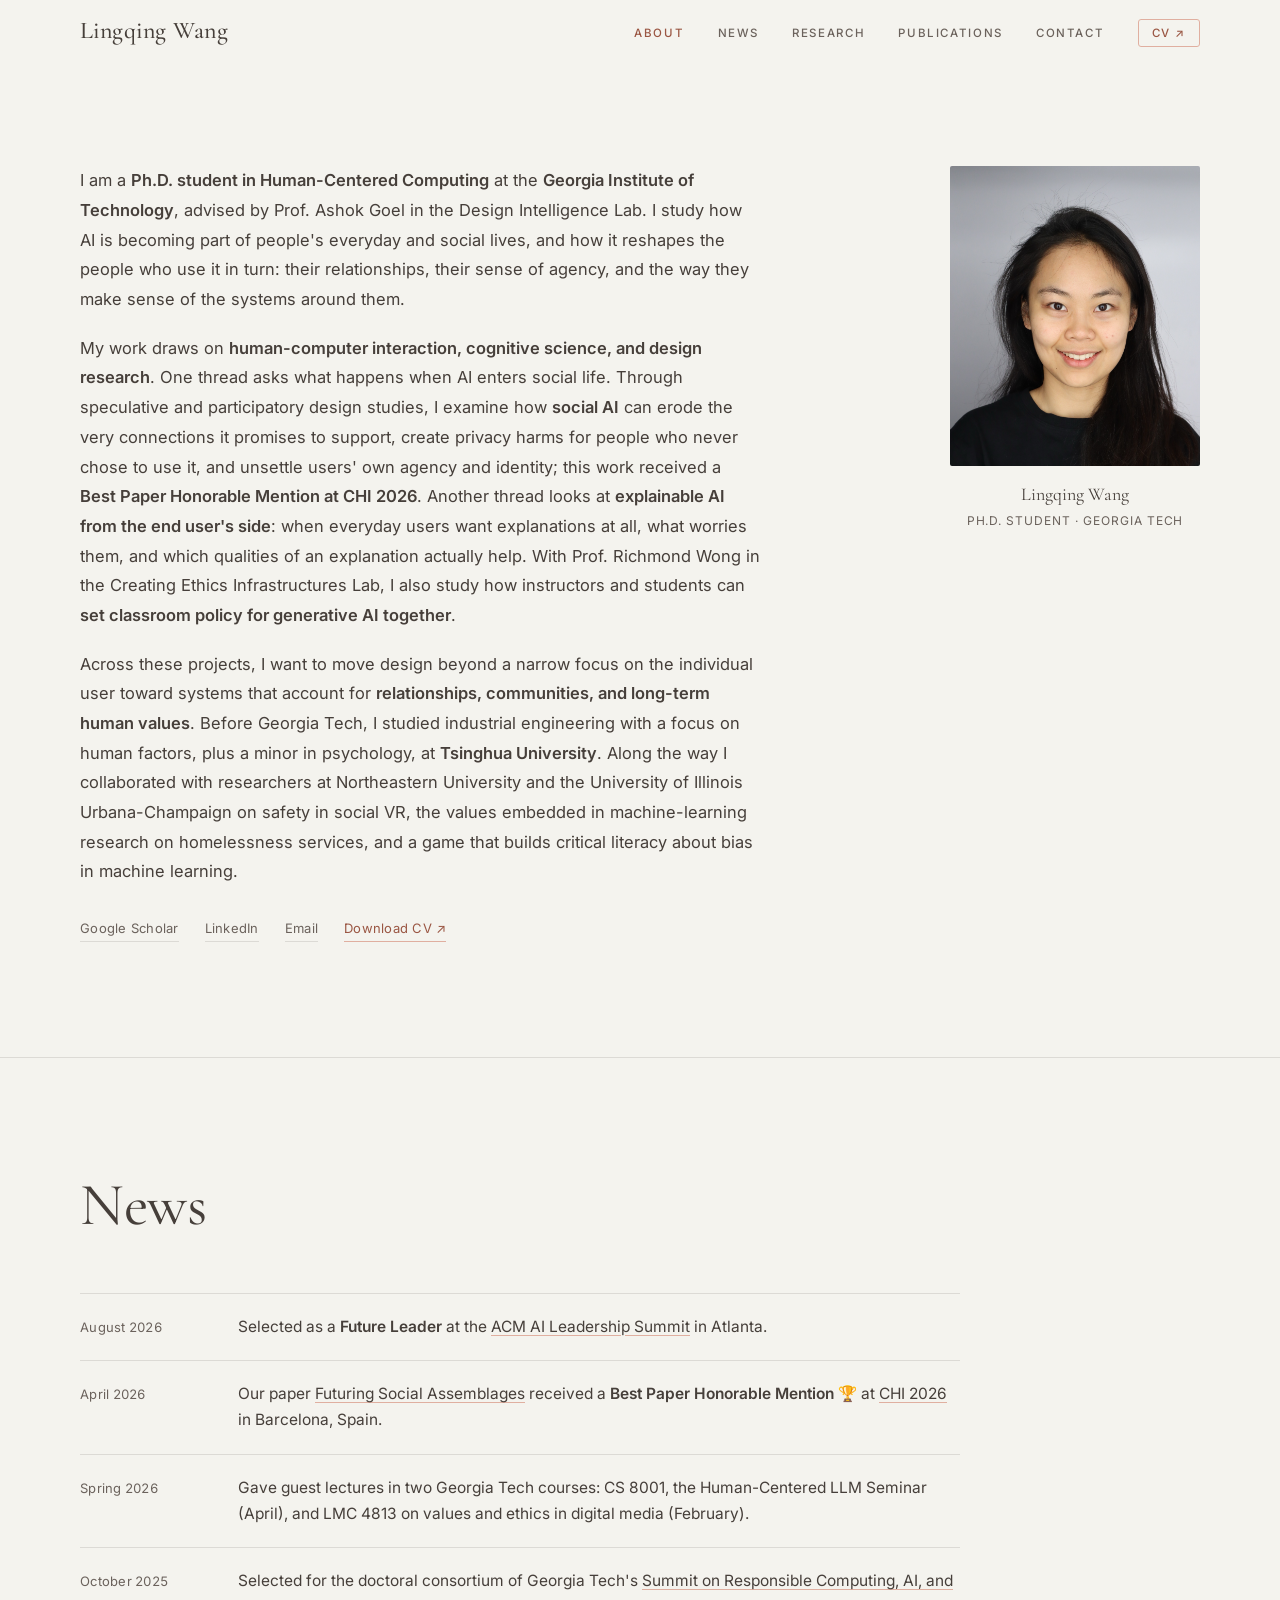
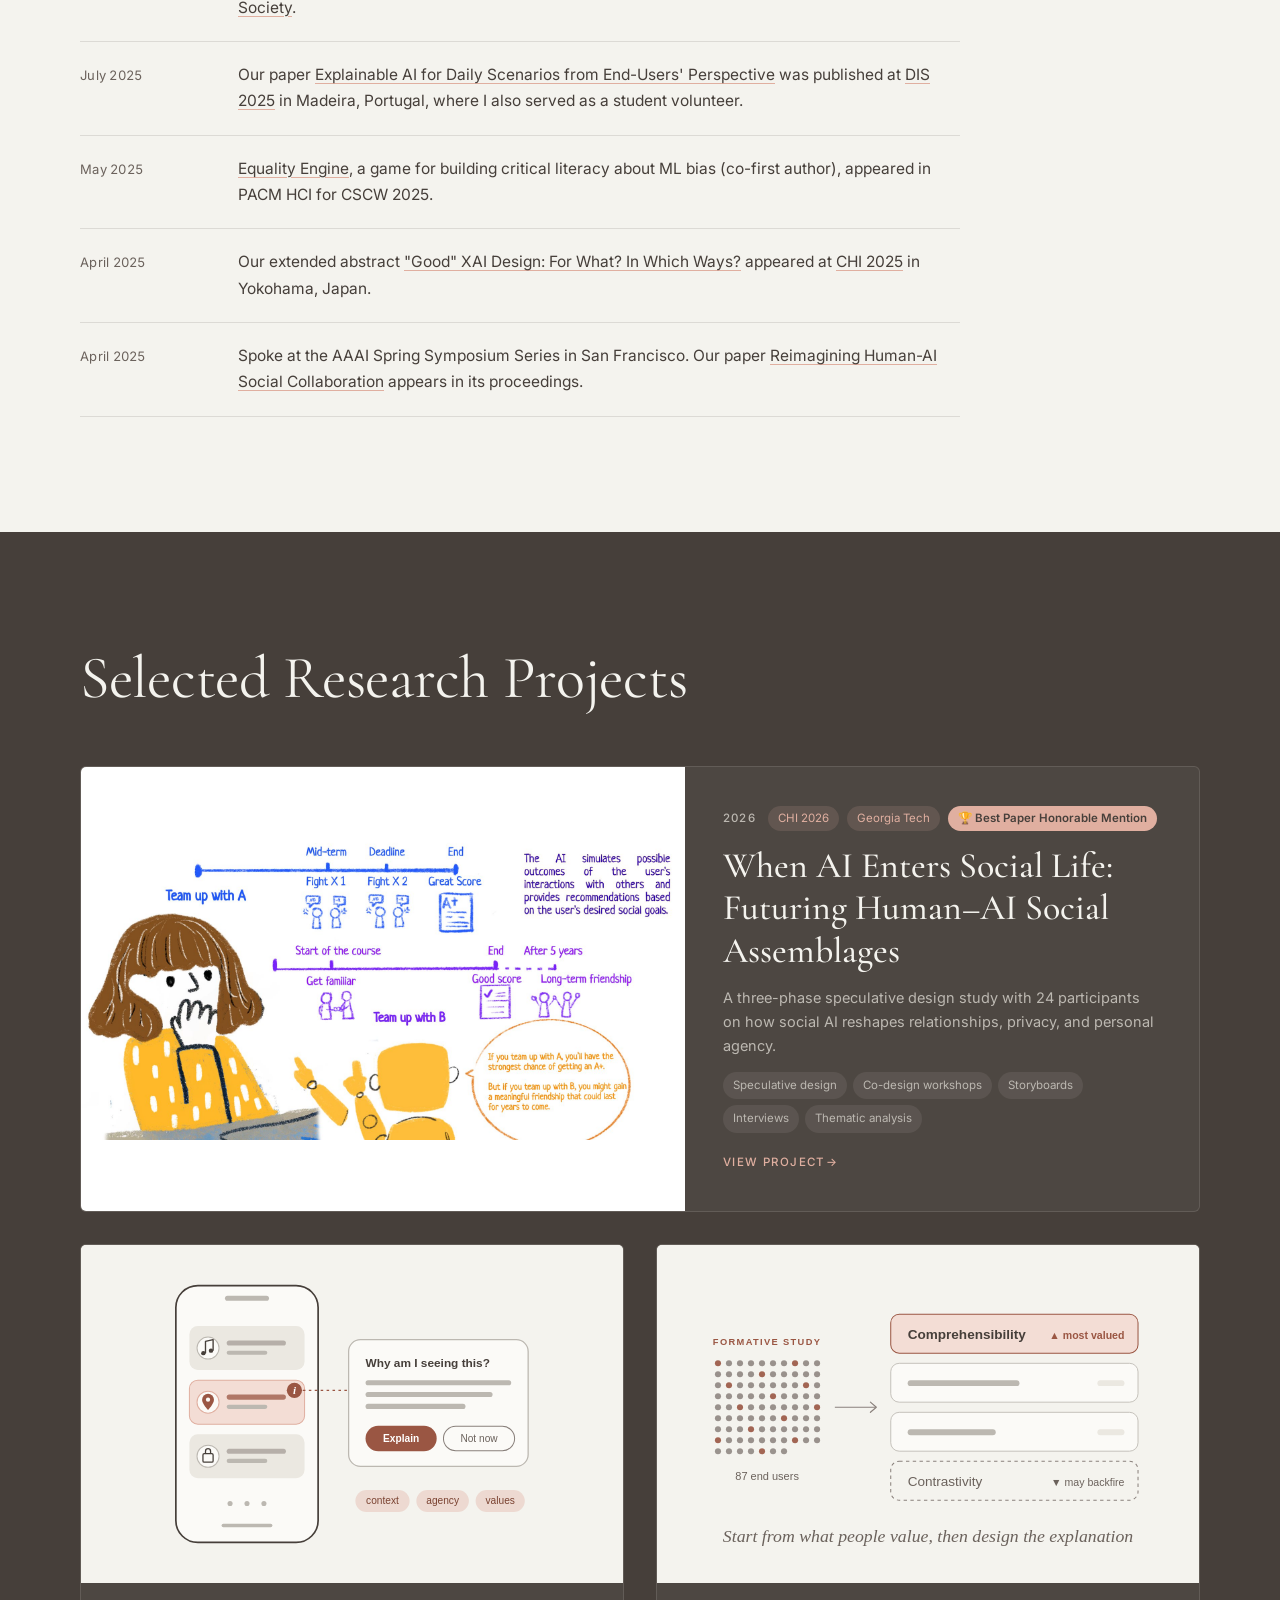
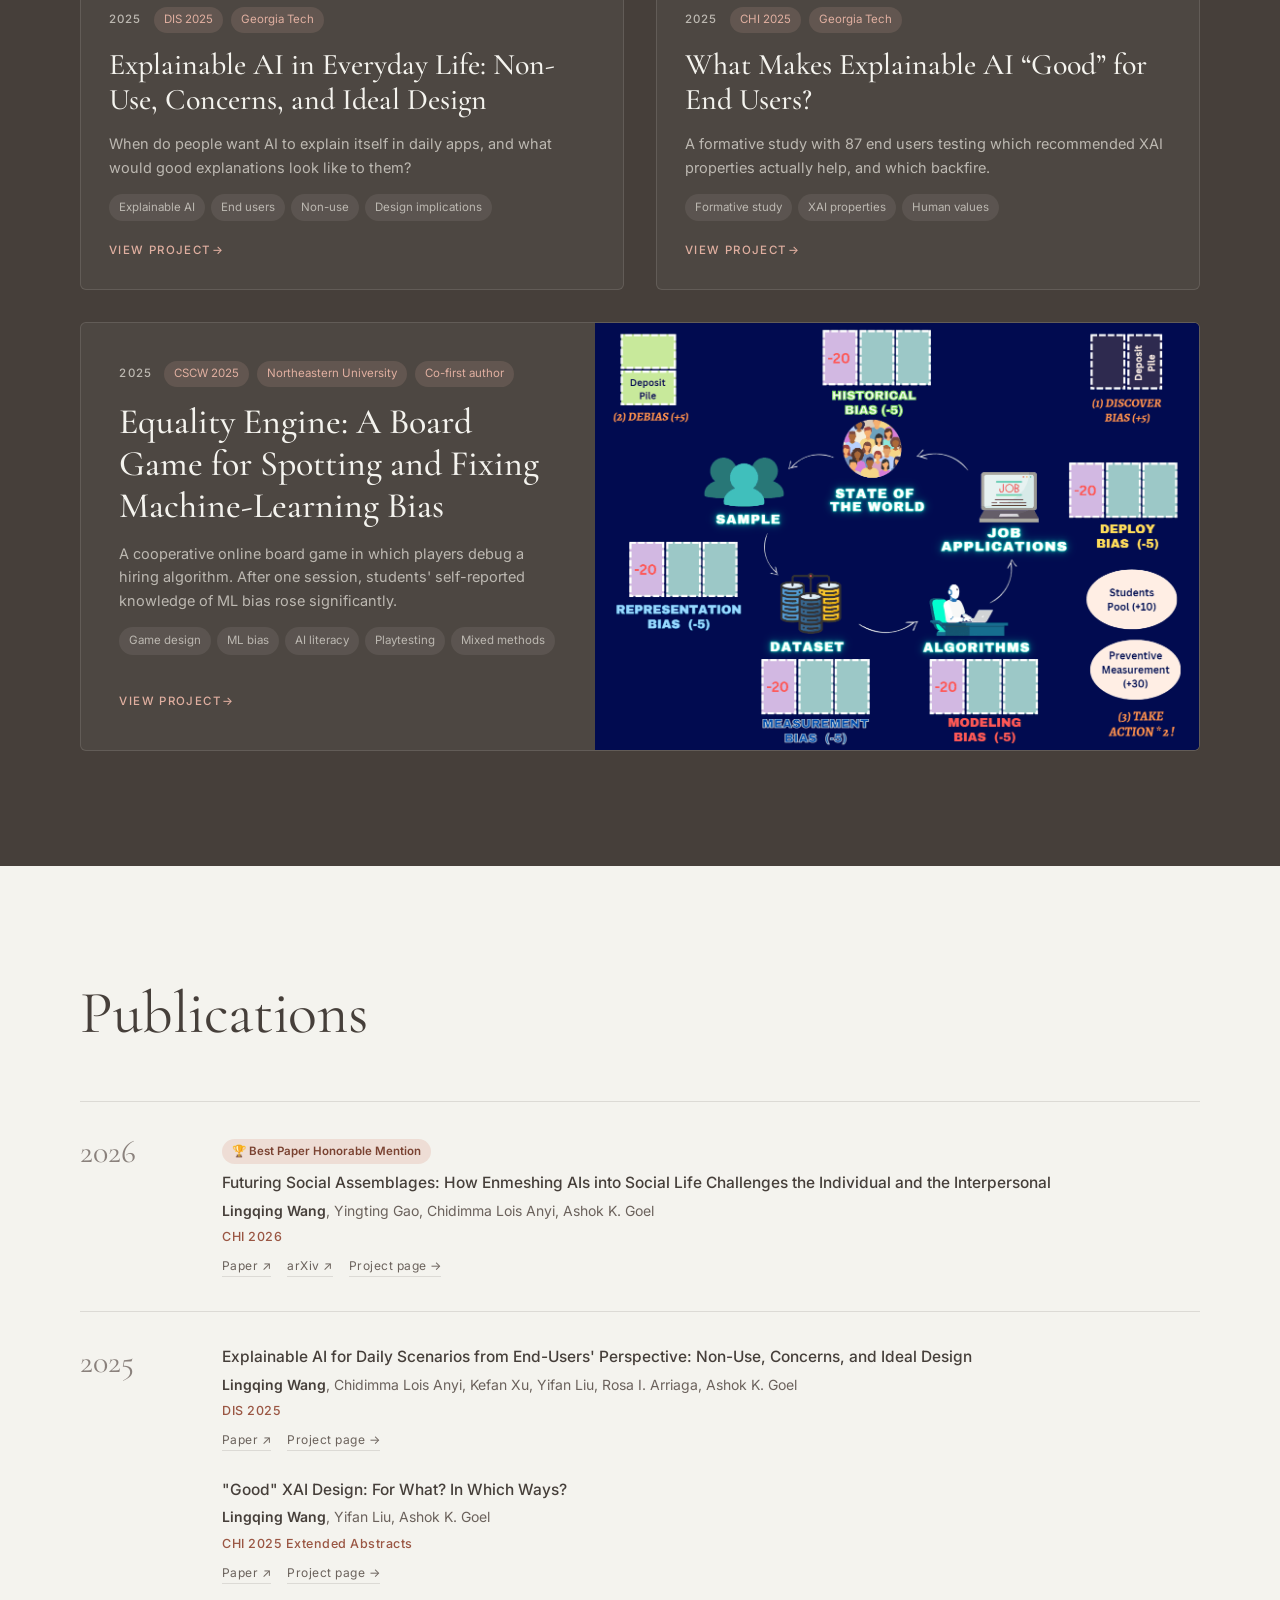
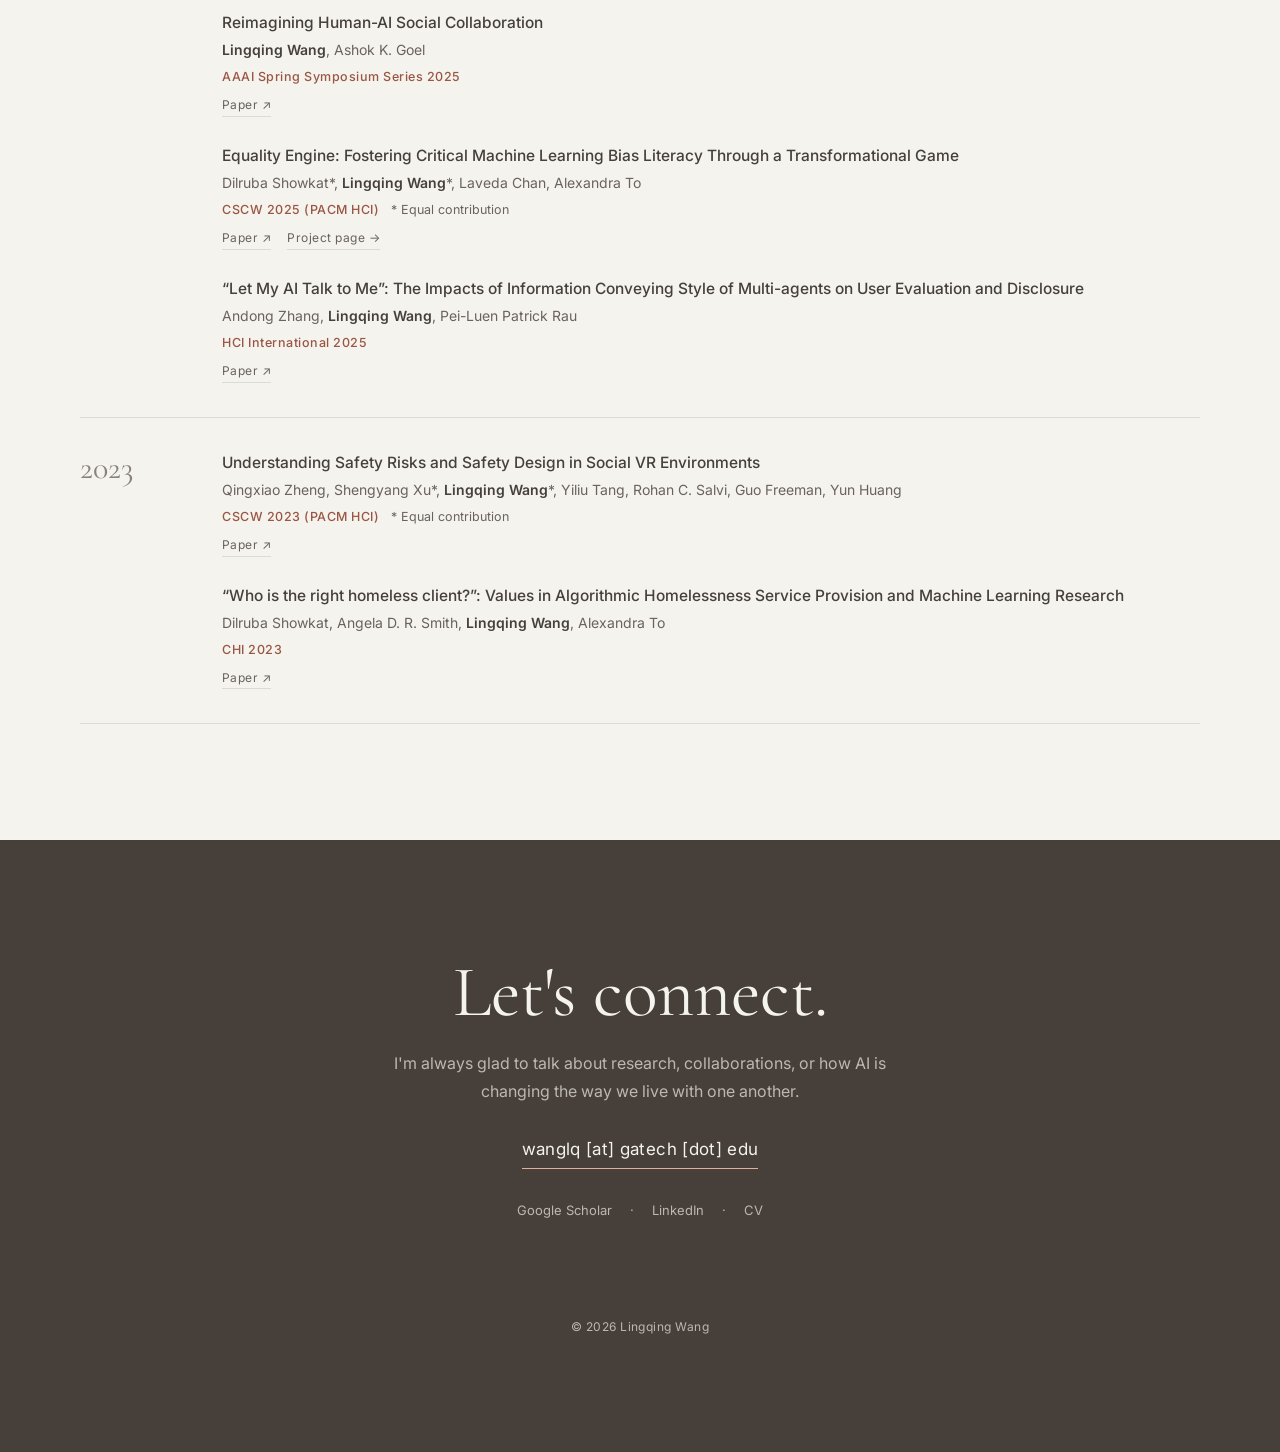
==== index.html @ 3fa33f04 "Add personal website Homepage with about, news, research, publications and contact sections, plus pr" ====
<!DOCTYPE html>
<html lang="en">
<head>
  <meta charset="UTF-8">
  <meta name="viewport" content="width=device-width, initial-scale=1.0">
  <title>Lingqing Wang</title>
  <meta name="description" content="Lingqing Wang is a Ph.D. student in Human-Centered Computing at Georgia Tech who studies how social AI reshapes people's relationships and agency, and how to design explainable AI for everyday users.">
  <meta property="og:title" content="Lingqing Wang">
  <meta property="og:description" content="Ph.D. student at Georgia Tech researching social AI, explainable AI for everyday users, and responsible AI.">
  <meta property="og:type" content="website">
  <link rel="icon" href="Images/favicon.svg" type="image/svg+xml">
  <link rel="preconnect" href="https://fonts.googleapis.com">
  <link rel="preconnect" href="https://fonts.gstatic.com" crossorigin>
  <link href="https://fonts.googleapis.com/css2?family=Cormorant+Garamond:ital,wght@0,400;0,500;0,600;1,400&family=Inter:wght@400;500;600&display=swap" rel="stylesheet">
  <link rel="stylesheet" href="style.css">
  <script>document.documentElement.classList.add("js");</script>
</head>
<body>
  <a class="skip-link" href="#main">Skip to content</a>

  <!-- Navigation -->
  <header class="site-nav">
    <nav class="wrap nav-inner" aria-label="Main">
      <a href="#about" class="nav-logo">Lingqing Wang</a>
      <button class="nav-toggle" type="button" aria-label="Open menu" aria-expanded="false" aria-controls="nav-links">
        <span></span><span></span><span></span>
      </button>
      <ul class="nav-links" id="nav-links">
        <li><a href="#about">About</a></li>
        <li><a href="#news">News</a></li>
        <li><a href="#research">Research</a></li>
        <li><a href="#publications">Publications</a></li>
        <li><a href="#contact">Contact</a></li>
        <li><a href="CV.pdf" class="nav-cv" target="_blank" rel="noopener">CV ↗</a></li>
      </ul>
    </nav>
  </header>

  <main id="main">

    <!-- About -->
    <section id="about" class="about">
      <div class="wrap about-grid">
        <div class="about-text">
          <h1 class="sr-only">Lingqing Wang</h1>
          <p>I am a <strong>Ph.D. student in Human-Centered Computing</strong> at the <strong>Georgia Institute of Technology</strong>, advised by Prof. Ashok Goel in the Design Intelligence Lab. I study how AI is becoming part of people's everyday and social lives, and how it reshapes the people who use it in turn: their relationships, their sense of agency, and the way they make sense of the systems around them.</p>
          <p>My work draws on <strong>human-computer interaction, cognitive science, and design research</strong>. One thread asks what happens when AI enters social life. Through speculative and participatory design studies, I examine how <strong>social AI</strong> can erode the very connections it promises to support, create privacy harms for people who never chose to use it, and unsettle users' own agency and identity; this work received a <strong>Best Paper Honorable Mention at CHI 2026</strong>. Another thread looks at <strong>explainable AI from the end user's side</strong>: when everyday users want explanations at all, what worries them, and which qualities of an explanation actually help. With Prof. Richmond Wong in the Creating Ethics Infrastructures Lab, I also study how instructors and students can <strong>set classroom policy for generative AI together</strong>.</p>
          <p>Across these projects, I want to move design beyond a narrow focus on the individual user toward systems that account for <strong>relationships, communities, and long-term human values</strong>. Before Georgia Tech, I studied industrial engineering with a focus on human factors, plus a minor in psychology, at <strong>Tsinghua University</strong>. Along the way I collaborated with researchers at Northeastern University and the University of Illinois Urbana-Champaign on safety in social VR, the values embedded in machine-learning research on homelessness services, and a game that builds critical literacy about bias in machine learning.</p>
          <div class="about-links">
            <a href="https://scholar.google.com/citations?user=q9EOs_YAAAAJ&amp;hl=en" target="_blank" rel="noopener">Google Scholar</a>
            <a href="https://www.linkedin.com/in/lingqing-wang" target="_blank" rel="noopener">LinkedIn</a>
            <a href="mailto:wanglq@gatech.edu">Email</a>
            <a href="CV.pdf" target="_blank" rel="noopener" class="about-link-accent">Download CV ↗</a>
          </div>
        </div>
        <figure class="about-photo">
          <!-- To use a photo: add Images/headshot.jpg and change src below to "Images/headshot.jpg". -->
          <img src="Images/headshot.JPG" width="500" height="600" alt="Portrait of Lingqing Wang">
          <figcaption>Lingqing Wang<span>Ph.D. Student · Georgia Tech</span></figcaption>
        </figure>
      </div>
    </section>

    <!-- News -->
    <section id="news" class="section news">
      <div class="wrap">
        <h2 class="section-title" data-reveal>News</h2>
        <ul class="news-list" data-reveal>
          <li class="news-item">
            <span class="news-date">August 2026</span>
            <p class="news-text">Selected as a <strong>Future Leader</strong> at the <a href="https://aisummit26.acm.org/" target="_blank" rel="noopener">ACM AI Leadership Summit</a> in Atlanta.</p>
          </li>
          <li class="news-item">
            <span class="news-date">April 2026</span>
            <p class="news-text">Our paper <a href="Projects/project-social-assemblages.html">Futuring Social Assemblages</a> received a <strong>Best Paper Honorable Mention</strong> 🏆 at <a href="https://chi2026.acm.org/" target="_blank" rel="noopener">CHI 2026</a> in Barcelona, Spain.</p>
          </li>
          <li class="news-item">
            <span class="news-date">Spring 2026</span>
            <p class="news-text">Gave guest lectures in two Georgia Tech courses: CS 8001, the Human-Centered LLM Seminar (April), and LMC 4813 on values and ethics in digital media (February).</p>
          </li>
          <li class="news-item">
            <span class="news-date">October 2025</span>
            <p class="news-text">Selected for the doctoral consortium of Georgia Tech's <a href="https://rcais.github.io/" target="_blank" rel="noopener">Summit on Responsible Computing, AI, and Society</a>.</p>
          </li>
          <li class="news-item">
            <span class="news-date">July 2025</span>
            <p class="news-text">Our paper <a href="Projects/project-everyday-xai.html">Explainable AI for Daily Scenarios from End-Users' Perspective</a> was published at <a href="https://dis.acm.org/2025/" target="_blank" rel="noopener">DIS 2025</a> in Madeira, Portugal, where I also served as a student volunteer.</p>
          </li>
          <li class="news-item">
            <span class="news-date">May 2025</span>
            <p class="news-text"><a href="Projects/project-equality-engine.html">Equality Engine</a>, a game for building critical literacy about ML bias (co-first author), appeared in PACM HCI for CSCW 2025.</p>
          </li>
          <li class="news-item">
            <span class="news-date">April 2025</span>
            <p class="news-text">Our extended abstract <a href="Projects/project-good-xai.html">"Good" XAI Design: For What? In Which Ways?</a> appeared at <a href="https://chi2025.acm.org/" target="_blank" rel="noopener">CHI 2025</a> in Yokohama, Japan.</p>
          </li>
          <li class="news-item">
            <span class="news-date">April 2025</span>
            <p class="news-text">Spoke at the AAAI Spring Symposium Series in San Francisco. Our paper <a href="https://doi.org/10.1609/aaaiss.v5i1.35575" target="_blank" rel="noopener">Reimagining Human-AI Social Collaboration</a> appears in its proceedings.</p>
          </li>
        </ul>
      </div>
    </section>

    <!-- Research -->
    <section id="research" class="section section--dark">
      <div class="wrap">
        <h2 class="section-title" data-reveal>Selected Research Projects</h2>
        <div class="project-grid">

          <a class="project-card project-card--featured" href="Projects/project-social-assemblages.html" data-reveal>
            <div class="card-visual">
              <img src="Images/social-assemblages-storyboard.jpg" width="1800" height="902" alt="Storyboard from the paper: an AI tells a student that teaming up with A gives the best chance of an A+, while teaming up with B could bring a lasting friendship">
            </div>
            <div class="card-body">
              <div class="project-meta">
                <span class="meta-year">2026</span>
                <span class="meta-pill">CHI 2026</span>
                <span class="meta-pill">Georgia Tech</span>
                <span class="meta-award">🏆 Best Paper Honorable Mention</span>
              </div>
              <h3 class="card-title">When AI Enters Social Life: Futuring Human–AI Social Assemblages</h3>
              <p class="card-summary">A three-phase speculative design study with 24 participants on how social AI reshapes relationships, privacy, and personal agency.</p>
              <div class="tag-list">
                <span class="tag">Speculative design</span>
                <span class="tag">Co-design workshops</span>
                <span class="tag">Storyboards</span>
                <span class="tag">Interviews</span>
                <span class="tag">Thematic analysis</span>
              </div>
              <span class="card-more">View project</span>
            </div>
          </a>

          <a class="project-card" href="Projects/project-everyday-xai.html" data-reveal>
            <div class="card-visual">
              <img src="Images/everyday-xai.svg" alt="A daily app offering an explanation the user can open or dismiss">
            </div>
            <div class="card-body">
              <div class="project-meta">
                <span class="meta-year">2025</span>
                <span class="meta-pill">DIS 2025</span>
                <span class="meta-pill">Georgia Tech</span>
              </div>
              <h3 class="card-title">Explainable AI in Everyday Life: Non-Use, Concerns, and Ideal Design</h3>
              <p class="card-summary">When do people want AI to explain itself in daily apps, and what would good explanations look like to them?</p>
              <div class="tag-list">
                <span class="tag">Explainable AI</span>
                <span class="tag">End users</span>
                <span class="tag">Non-use</span>
                <span class="tag">Design implications</span>
              </div>
              <span class="card-more">View project</span>
            </div>
          </a>

          <a class="project-card" href="Projects/project-good-xai.html" data-reveal>
            <div class="card-visual">
              <img src="Images/good-xai.svg" alt="Eighty-seven end users weighing recommended XAI properties">
            </div>
            <div class="card-body">
              <div class="project-meta">
                <span class="meta-year">2025</span>
                <span class="meta-pill">CHI 2025</span>
                <span class="meta-pill">Georgia Tech</span>
              </div>
              <h3 class="card-title">What Makes Explainable AI “Good” for End Users?</h3>
              <p class="card-summary">A formative study with 87 end users testing which recommended XAI properties actually help, and which backfire.</p>
              <div class="tag-list">
                <span class="tag">Formative study</span>
                <span class="tag">XAI properties</span>
                <span class="tag">Human values</span>
              </div>
              <span class="card-more">View project</span>
            </div>
          </a>

          <a class="project-card project-card--featured project-card--reverse" href="Projects/project-equality-engine.html" data-reveal>
            <div class="card-visual card-visual--board">
              <img src="Images/equality-engine-board.png" width="1244" height="881" alt="The Equality Engine game board: a hiring pipeline with a card slot for each type of machine-learning bias">
            </div>
            <div class="card-body">
              <div class="project-meta">
                <span class="meta-year">2025</span>
                <span class="meta-pill">CSCW 2025</span>
                <span class="meta-pill">Northeastern University</span>
                <span class="meta-pill">Co-first author</span>
              </div>
              <h3 class="card-title">Equality Engine: A Board Game for Spotting and Fixing Machine-Learning Bias</h3>
              <p class="card-summary">A cooperative online board game in which players debug a hiring algorithm. After one session, students' self-reported knowledge of ML bias rose significantly.</p>
              <div class="tag-list">
                <span class="tag">Game design</span>
                <span class="tag">ML bias</span>
                <span class="tag">AI literacy</span>
                <span class="tag">Playtesting</span>
                <span class="tag">Mixed methods</span>
              </div>
              <span class="card-more">View project</span>
            </div>
          </a>

        </div>
      </div>
    </section>

    <!-- Publications -->
    <section id="publications" class="section">
      <div class="wrap">
        <h2 class="section-title" data-reveal>Publications</h2>

        <div class="pub-year-group" data-reveal>
          <div class="pub-year">2026</div>
          <ul class="pub-list">
            <li class="pub">
              <span class="pub-award">🏆 Best Paper Honorable Mention</span>
              <h3 class="pub-title"><a href="https://doi.org/10.1145/3772318.3790279" target="_blank" rel="noopener">Futuring Social Assemblages: How Enmeshing AIs into Social Life Challenges the Individual and the Interpersonal</a></h3>
              <p class="pub-authors"><span class="me">Lingqing Wang</span>, Yingting Gao, Chidimma Lois Anyi, Ashok K. Goel</p>
              <p class="pub-venue">CHI 2026</p>
              <div class="pub-links">
                <a href="https://doi.org/10.1145/3772318.3790279" target="_blank" rel="noopener">Paper ↗</a>
                <a href="https://arxiv.org/abs/2602.03958" target="_blank" rel="noopener">arXiv ↗</a>
                <a href="Projects/project-social-assemblages.html">Project page →</a>
              </div>
            </li>
          </ul>
        </div>

        <div class="pub-year-group" data-reveal>
          <div class="pub-year">2025</div>
          <ul class="pub-list">
            <li class="pub">
              <h3 class="pub-title"><a href="https://doi.org/10.1145/3715336.3735796" target="_blank" rel="noopener">Explainable AI for Daily Scenarios from End-Users' Perspective: Non-Use, Concerns, and Ideal Design</a></h3>
              <p class="pub-authors"><span class="me">Lingqing Wang</span>, Chidimma Lois Anyi, Kefan Xu, Yifan Liu, Rosa I. Arriaga, Ashok K. Goel</p>
              <p class="pub-venue">DIS 2025</p>
              <div class="pub-links">
                <a href="https://doi.org/10.1145/3715336.3735796" target="_blank" rel="noopener">Paper ↗</a>
                <a href="Projects/project-everyday-xai.html">Project page →</a>
              </div>
            </li>
            <li class="pub">
              <h3 class="pub-title"><a href="https://doi.org/10.1145/3706599.3720036" target="_blank" rel="noopener">"Good" XAI Design: For What? In Which Ways?</a></h3>
              <p class="pub-authors"><span class="me">Lingqing Wang</span>, Yifan Liu, Ashok K. Goel</p>
              <p class="pub-venue">CHI 2025 Extended Abstracts</p>
              <div class="pub-links">
                <a href="https://doi.org/10.1145/3706599.3720036" target="_blank" rel="noopener">Paper ↗</a>
                <a href="Projects/project-good-xai.html">Project page →</a>
              </div>
            </li>
            <li class="pub">
              <h3 class="pub-title"><a href="https://doi.org/10.1609/aaaiss.v5i1.35575" target="_blank" rel="noopener">Reimagining Human-AI Social Collaboration</a></h3>
              <p class="pub-authors"><span class="me">Lingqing Wang</span>, Ashok K. Goel</p>
              <p class="pub-venue">AAAI Spring Symposium Series 2025</p>
              <div class="pub-links">
                <a href="https://doi.org/10.1609/aaaiss.v5i1.35575" target="_blank" rel="noopener">Paper ↗</a>
              </div>
            </li>
            <li class="pub">
              <h3 class="pub-title"><a href="https://doi.org/10.1145/3710966" target="_blank" rel="noopener">Equality Engine: Fostering Critical Machine Learning Bias Literacy Through a Transformational Game</a></h3>
              <p class="pub-authors">Dilruba Showkat*, <span class="me">Lingqing Wang</span>*, Laveda Chan, Alexandra To</p>
              <p class="pub-venue">CSCW 2025 (PACM HCI) <span class="pub-note">* Equal contribution</span></p>
              <div class="pub-links">
                <a href="https://doi.org/10.1145/3710966" target="_blank" rel="noopener">Paper ↗</a>
                <a href="Projects/project-equality-engine.html">Project page →</a>
              </div>
            </li>
            <li class="pub">
              <h3 class="pub-title"><a href="https://doi.org/10.1007/978-3-031-93733-0_18" target="_blank" rel="noopener">“Let My AI Talk to Me”: The Impacts of Information Conveying Style of Multi-agents on User Evaluation and Disclosure</a></h3>
              <p class="pub-authors">Andong Zhang, <span class="me">Lingqing Wang</span>, Pei-Luen Patrick Rau</p>
              <p class="pub-venue">HCI International 2025</p>
              <div class="pub-links">
                <a href="https://doi.org/10.1007/978-3-031-93733-0_18" target="_blank" rel="noopener">Paper ↗</a>
              </div>
            </li>
          </ul>
        </div>

        <div class="pub-year-group" data-reveal>
          <div class="pub-year">2023</div>
          <ul class="pub-list">
            <li class="pub">
              <h3 class="pub-title"><a href="https://doi.org/10.1145/3579630" target="_blank" rel="noopener">Understanding Safety Risks and Safety Design in Social VR Environments</a></h3>
              <p class="pub-authors">Qingxiao Zheng, Shengyang Xu*, <span class="me">Lingqing Wang</span>*, Yiliu Tang, Rohan C. Salvi, Guo Freeman, Yun Huang</p>
              <p class="pub-venue">CSCW 2023 (PACM HCI) <span class="pub-note">* Equal contribution</span></p>
              <div class="pub-links">
                <a href="https://doi.org/10.1145/3579630" target="_blank" rel="noopener">Paper ↗</a>
              </div>
            </li>
            <li class="pub">
              <h3 class="pub-title"><a href="https://doi.org/10.1145/3544548.3581010" target="_blank" rel="noopener">“Who is the right homeless client?”: Values in Algorithmic Homelessness Service Provision and Machine Learning Research</a></h3>
              <p class="pub-authors">Dilruba Showkat, Angela D. R. Smith, <span class="me">Lingqing Wang</span>, Alexandra To</p>
              <p class="pub-venue">CHI 2023</p>
              <div class="pub-links">
                <a href="https://doi.org/10.1145/3544548.3581010" target="_blank" rel="noopener">Paper ↗</a>
              </div>
            </li>
          </ul>
        </div>

      </div>
    </section>

    <!-- Contact -->
    <section id="contact" class="section section--dark contact">
      <div class="wrap">
        <h2 class="contact-title" data-reveal>Let's connect.</h2>
        <p class="contact-sub">I'm always glad to talk about research, collaborations, or how AI is changing the way we live with one another.</p>
        <a href="mailto:wanglq@gatech.edu" class="contact-email">wanglq [at] gatech [dot] edu</a>
        <div class="contact-links">
          <a href="https://scholar.google.com/citations?user=q9EOs_YAAAAJ&amp;hl=en" target="_blank" rel="noopener">Google Scholar</a>
          <span aria-hidden="true">·</span>
          <a href="https://www.linkedin.com/in/lingqing-wang" target="_blank" rel="noopener">LinkedIn</a>
          <span aria-hidden="true">·</span>
          <a href="CV.pdf" target="_blank" rel="noopener">CV</a>
        </div>
        <p class="site-footer">© <span data-year>2026</span> Lingqing Wang</p>
      </div>
    </section>

  </main>

  <script src="script.js"></script>
</body>
</html>
---- style.css ----
/*
 * Lingqing Wang — personal website
 * One stylesheet for the home page (index.html) and the project pages (Projects/*.html).
 * Colours and fonts live in :root; change them there.
 */

/* ---------- Tokens ---------- */
:root {
  --ink: #463f3a;          /* main text; dark section background */
  --ink-soft: #6b625c;     /* secondary text on light backgrounds */
  --stone: #8a817c;        /* rules, large muted text */
  --sand: #bcb8b1;         /* secondary text on dark backgrounds */
  --paper: #f4f3ee;        /* page background */
  --paper-deep: #ebe8e1;   /* subtle fills */
  --blush: #e0afa0;        /* accent on dark backgrounds, fills */
  --clay: #9a5643;         /* accent for text on light backgrounds */
  --clay-deep: #7a4231;    /* text on blush fills */
  --line: rgba(70, 63, 58, 0.14);
  --line-on-dark: rgba(244, 243, 238, 0.12);

  --serif: "Cormorant Garamond", Georgia, "Times New Roman", serif;
  --sans: "Inter", system-ui, -apple-system, "Segoe UI", Roboto, sans-serif;

  --wrap: 1120px;
  --wrap-narrow: 860px;
  --gutter: clamp(16px, 5vw, 56px);
  --section-y: clamp(72px, 9vw, 128px);
  --nav-h: 64px;
  --radius: 6px;
}

/* ---------- Base ---------- */
*,
*::before,
*::after { box-sizing: border-box; }

* { margin: 0; padding: 0; }

html {
  scroll-behavior: smooth;
  scroll-padding-top: calc(var(--nav-h) + 8px);
  -webkit-text-size-adjust: 100%;
}

body {
  background: var(--paper);
  color: var(--ink);
  font-family: var(--sans);
  font-size: 16px;
  line-height: 1.7;
  -webkit-font-smoothing: antialiased;
  -moz-osx-font-smoothing: grayscale;
  text-rendering: optimizeLegibility;
}

body.no-scroll { overflow: hidden; }

img,
svg { display: block; max-width: 100%; }

a { color: inherit; text-decoration: none; }

ul,
ol { list-style: none; }

strong { font-weight: 600; }

:focus-visible {
  outline: 2px solid var(--clay);
  outline-offset: 3px;
  border-radius: 2px;
}

.sr-only {
  position: absolute;
  width: 1px;
  height: 1px;
  overflow: hidden;
  clip: rect(0 0 0 0);
  white-space: nowrap;
}

.skip-link {
  position: absolute;
  left: 16px;
  top: -48px;
  z-index: 300;
  padding: 8px 14px;
  background: var(--ink);
  color: var(--paper);
  font-size: 13px;
  border-radius: 4px;
  transition: top 0.2s ease;
}
.skip-link:focus { top: 12px; }

.wrap {
  width: min(var(--wrap), 100% - 2 * var(--gutter));
  margin-inline: auto;
}

.wrap--narrow { width: min(var(--wrap-narrow), 100% - 2 * var(--gutter)); }

.section { padding-block: var(--section-y); }

.section--dark {
  background: var(--ink);
  color: var(--paper);
}

.section-title {
  font-family: var(--serif);
  font-weight: 400;
  font-size: clamp(40px, 5.2vw, 60px);
  line-height: 1.05;
  letter-spacing: -0.005em;
  margin-bottom: clamp(36px, 5vw, 56px);
}

.inline-link {
  text-decoration: underline;
  text-decoration-color: var(--blush);
  text-decoration-thickness: 1px;
  text-underline-offset: 3px;
  transition: color 0.2s ease, text-decoration-color 0.2s ease;
}
.inline-link:hover {
  color: var(--clay);
  text-decoration-color: var(--clay);
}

/* ---------- Navigation ---------- */
.site-nav {
  position: fixed;
  inset: 0 0 auto;
  z-index: 200;
  height: var(--nav-h);
  background: rgba(244, 243, 238, 0.9);
  -webkit-backdrop-filter: blur(10px);
  backdrop-filter: blur(10px);
  border-bottom: 1px solid transparent;
  transition: border-color 0.3s ease;
}
.site-nav.is-scrolled { border-bottom-color: var(--line); }

.nav-inner {
  height: 100%;
  display: flex;
  align-items: center;
  justify-content: space-between;
  gap: 24px;
}

.nav-logo {
  font-family: var(--serif);
  font-size: 24px;
  font-weight: 500;
  letter-spacing: 0.02em;
  white-space: nowrap;
}

.nav-links {
  display: flex;
  align-items: center;
  gap: clamp(18px, 2.6vw, 34px);
}

.nav-links a {
  font-size: 11.5px;
  font-weight: 500;
  letter-spacing: 0.14em;
  text-transform: uppercase;
  color: var(--ink-soft);
  transition: color 0.2s ease;
}
.nav-links a:hover,
.nav-links a.is-active { color: var(--clay); }

.nav-links .nav-cv {
  padding: 6px 13px;
  border: 1px solid var(--blush);
  border-radius: 3px;
  color: var(--clay);
}
.nav-links .nav-cv:hover {
  background: var(--blush);
  color: var(--ink);
}

.nav-toggle {
  display: none;
  width: 40px;
  height: 40px;
  margin-right: -8px;
  border: 0;
  background: none;
  cursor: pointer;
  position: relative;
  z-index: 2;
}
.nav-toggle span {
  position: absolute;
  left: 10px;
  right: 10px;
  height: 1.5px;
  background: var(--ink);
  transition: transform 0.3s ease, opacity 0.2s ease, background 0.3s ease;
}
.nav-toggle span:nth-child(1) { top: 14px; }
.nav-toggle span:nth-child(2) { top: 19.5px; }
.nav-toggle span:nth-child(3) { top: 25px; }

/* ---------- About ---------- */
.about {
  padding-top: calc(var(--nav-h) + clamp(48px, 8vw, 104px));
  padding-bottom: var(--section-y);
}

.about-grid {
  display: grid;
  grid-template-columns: minmax(0, 1fr) 250px;
  gap: clamp(40px, 7vw, 96px);
  align-items: start;
}

.about-text p {
  font-size: 16.5px;
  line-height: 1.8;
  margin-bottom: 1.15em;
  max-width: 68ch;
}

.about-links {
  display: flex;
  flex-wrap: wrap;
  gap: 10px 26px;
  margin-top: 30px;
}

.about-links a {
  font-size: 13px;
  letter-spacing: 0.02em;
  color: var(--ink-soft);
  padding-bottom: 2px;
  border-bottom: 1px solid var(--line);
  transition: color 0.2s ease, border-color 0.2s ease;
}
.about-links a:hover {
  color: var(--clay);
  border-color: var(--clay);
}
.about-links .about-link-accent { color: var(--clay); border-color: var(--blush); }

.about-photo { position: sticky; top: calc(var(--nav-h) + 32px); }

.about-photo img {
  width: 100%;
  height: auto;
  aspect-ratio: 5 / 6;
  object-fit: cover;
  border-radius: 2px;
  background: var(--paper-deep);
}

.about-photo figcaption {
  margin-top: 16px;
  font-family: var(--serif);
  font-size: 18px;
  line-height: 1.35;
  text-align: center;
}
.about-photo figcaption span {
  display: block;
  font-family: var(--sans);
  font-size: 12px;
  letter-spacing: 0.08em;
  text-transform: uppercase;
  color: var(--ink-soft);
  margin-top: 6px;
}

/* ---------- News ---------- */
.news { border-top: 1px solid var(--line); }

.news-list { max-width: 880px; }

.news-item {
  display: grid;
  grid-template-columns: 130px minmax(0, 1fr);
  gap: 28px;
  padding-block: 20px;
  border-bottom: 1px solid var(--line);
}
.news-item:first-child { border-top: 1px solid var(--line); }

.news-date {
  font-size: 13px;
  letter-spacing: 0.02em;
  color: var(--ink-soft);
  font-variant-numeric: tabular-nums;
  padding-top: 2px;
}

.news-text { font-size: 15.5px; line-height: 1.7; }
.news-text a {
  text-decoration: underline;
  text-decoration-color: var(--blush);
  text-underline-offset: 3px;
  transition: color 0.2s ease;
}
.news-text a:hover { color: var(--clay); }

/* ---------- Research cards ---------- */
.project-grid {
  display: grid;
  grid-template-columns: repeat(2, minmax(0, 1fr));
  gap: clamp(20px, 3vw, 32px);
}

.project-card {
  display: flex;
  flex-direction: column;
  border: 1px solid var(--line-on-dark);
  border-radius: var(--radius);
  background: rgba(255, 255, 255, 0.045);
  overflow: hidden;
  transition: transform 0.35s ease, border-color 0.35s ease, background 0.35s ease;
}
.project-card:hover,
.project-card:focus-visible {
  transform: translateY(-4px);
  border-color: rgba(224, 175, 160, 0.55);
  background: rgba(255, 255, 255, 0.07);
}

.card-visual {
  aspect-ratio: 16 / 10;
  background: var(--paper);
  overflow: hidden;
}
.card-visual img {
  width: 100%;
  height: 100%;
  object-fit: cover;
  transition: transform 0.6s ease;
}
.project-card:hover .card-visual img { transform: scale(1.03); }

.card-body {
  flex: 1;
  display: flex;
  flex-direction: column;
  gap: 14px;
  padding: 24px 28px 28px;
}

.card-title {
  font-family: var(--serif);
  font-size: clamp(24px, 2.4vw, 30px);
  font-weight: 500;
  line-height: 1.18;
  color: var(--paper);
}

.card-summary {
  font-size: 14.5px;
  line-height: 1.65;
  color: var(--sand);
}

.card-more {
  margin-top: auto;
  padding-top: 6px;
  font-size: 11.5px;
  font-weight: 500;
  letter-spacing: 0.12em;
  text-transform: uppercase;
  color: var(--blush);
}
.card-more::after {
  content: " →";
  display: inline-block;
  transition: transform 0.3s ease;
}
.project-card:hover .card-more::after { transform: translateX(4px); }

/* first card spans the grid, image beside text */
.project-card--featured {
  grid-column: 1 / -1;
  flex-direction: row;
}
.project-card--featured .card-visual {
  flex: 0 0 54%;
  aspect-ratio: auto;
  min-height: 340px;
  background: #fff;
}
.project-card--featured .card-visual img { object-fit: contain; }
.project-card--featured .card-body {
  justify-content: center;
  padding: clamp(28px, 3vw, 40px);
}
.project-card--featured .card-title { font-size: clamp(28px, 2.8vw, 36px); }
.project-card--reverse { flex-direction: row-reverse; }
.project-card--featured .card-visual--board { background: #010b50; } /* matches the game board */

/* meta row: year · organisation pills · award (cards and project pages) */
.project-meta {
  display: flex;
  flex-wrap: wrap;
  align-items: center;
  gap: 8px;
}

.meta-year {
  font-size: 11.5px;
  font-weight: 500;
  letter-spacing: 0.1em;
  color: var(--sand);
  margin-right: 4px;
}

.meta-pill {
  font-size: 11.5px;
  padding: 3px 10px;
  border-radius: 999px;
  background: rgba(224, 175, 160, 0.14);
  color: var(--blush);
}

.meta-award {
  font-size: 11.5px;
  font-weight: 600;
  padding: 3px 10px;
  border-radius: 999px;
  background: var(--blush);
  color: var(--ink);
}

.tag-list {
  display: flex;
  flex-wrap: wrap;
  gap: 6px;
}
.tag {
  font-size: 11.5px;
  padding: 4px 10px;
  border-radius: 999px;
  background: rgba(244, 243, 238, 0.08);
  color: var(--sand);
}

/* ---------- Publications ---------- */
.pub-year-group {
  display: grid;
  grid-template-columns: 110px minmax(0, 1fr);
  gap: 32px;
  padding-block: 34px;
  border-top: 1px solid var(--line);
}
.pub-year-group:last-child { border-bottom: 1px solid var(--line); }

.pub-year {
  font-family: var(--serif);
  font-size: 32px;
  line-height: 1;
  color: var(--stone);
}

.pub-list {
  display: flex;
  flex-direction: column;
  gap: 28px;
}

.pub-title {
  font-size: 15.5px;
  font-weight: 500;
  line-height: 1.45;
}
.pub-title a { transition: color 0.2s ease; }
.pub-title a:hover { color: var(--clay); }

.pub-authors {
  font-size: 14px;
  color: var(--ink-soft);
  margin-top: 4px;
}
.pub-authors .me { color: var(--ink); font-weight: 600; }

.pub-venue {
  font-size: 12.5px;
  font-weight: 500;
  letter-spacing: 0.04em;
  color: var(--clay);
  margin-top: 4px;
}
.pub-note {
  margin-left: 8px;
  font-weight: 400;
  letter-spacing: 0;
  color: var(--ink-soft);
}

.pub-award {
  display: inline-block;
  margin-bottom: 8px;
  padding: 3px 10px;
  border-radius: 999px;
  font-size: 11.5px;
  font-weight: 600;
  background: rgba(224, 175, 160, 0.32);
  color: var(--clay-deep);
}

.pub-links {
  display: flex;
  flex-wrap: wrap;
  gap: 6px 16px;
  margin-top: 8px;
}
.pub-links a {
  font-size: 12px;
  letter-spacing: 0.04em;
  color: var(--ink-soft);
  border-bottom: 1px solid var(--line);
  transition: color 0.2s ease, border-color 0.2s ease;
}
.pub-links a:hover { color: var(--clay); border-color: var(--clay); }

/* ---------- Contact ---------- */
.contact { text-align: center; }

.contact-title {
  font-family: var(--serif);
  font-weight: 400;
  font-size: clamp(44px, 6vw, 72px);
  line-height: 1.05;
}

.contact-sub {
  max-width: 540px;
  margin: 20px auto 30px;
  color: var(--sand);
}

.contact-email {
  display: inline-block;
  font-size: 17px;
  letter-spacing: 0.02em;
  padding-bottom: 4px;
  border-bottom: 1px solid var(--blush);
  transition: color 0.2s ease;
}
.contact-email:hover { color: var(--blush); }

.contact-links {
  display: flex;
  flex-wrap: wrap;
  justify-content: center;
  gap: 8px 18px;
  margin-top: 30px;
  font-size: 13px;
  color: var(--sand);
}
.contact-links a:hover { color: var(--blush); }

.site-footer {
  margin-top: clamp(56px, 8vw, 96px);
  font-size: 12px;
  letter-spacing: 0.04em;
  color: var(--sand);
}

/* ---------- Project pages ---------- */
.project-page {
  padding-top: calc(var(--nav-h) + clamp(40px, 6vw, 72px));
  padding-bottom: var(--section-y);
}

.back-link {
  display: inline-block;
  margin-bottom: 34px;
  font-size: 13px;
  letter-spacing: 0.02em;
  color: var(--ink-soft);
  transition: color 0.2s ease;
}
.back-link:hover { color: var(--clay); }

.project-page .meta-year { color: var(--ink-soft); }
.project-page .meta-pill { background: rgba(70, 63, 58, 0.07); color: var(--ink); }
.project-page .meta-award { background: rgba(224, 175, 160, 0.4); color: var(--clay-deep); }

.project-page-title {
  font-family: var(--serif);
  font-weight: 500;
  font-size: clamp(34px, 5vw, 54px);
  line-height: 1.12;
  letter-spacing: -0.005em;
  margin: 18px 0 22px;
}

.project-hook {
  font-size: clamp(17px, 1.7vw, 19.5px);
  line-height: 1.65;
  color: var(--ink-soft);
  max-width: 64ch;
}
.project-hook strong { color: var(--ink); }

.project-figure {
  margin: clamp(36px, 5vw, 52px) 0 clamp(44px, 6vw, 64px);
}
.project-figure .figure-frame {
  background: #fbfaf7;
  border: 1px solid var(--line);
  border-radius: 8px;
  padding: clamp(12px, 3vw, 28px);
}
.project-figure img { width: 100%; height: auto; }
.project-figure--compact { margin: 4px 0 clamp(28px, 4vw, 40px); }
.detail-section > p + .project-figure { margin-top: 24px; }
.project-figure figcaption {
  margin-top: 14px;
  font-size: 13px;
  line-height: 1.6;
  color: var(--ink-soft);
  text-align: center;
}

.detail-section + .detail-section { margin-top: clamp(40px, 5vw, 56px); }

.detail-label {
  font-family: var(--sans);
  font-size: 12.5px;
  font-weight: 600;
  letter-spacing: 0.14em;
  text-transform: uppercase;
  color: var(--clay);
  margin-bottom: 20px;
}

.detail-section p { font-size: 16px; line-height: 1.75; }
.detail-section p + p { margin-top: 1em; }

/* numbered study timeline */
.method-flow { counter-reset: step; }

.method-step {
  counter-increment: step;
  position: relative;
  padding: 3px 0 28px 56px;
  font-size: 15.5px;
  line-height: 1.65;
}
.method-step:last-child { padding-bottom: 0; }

.method-step::before {
  content: counter(step, decimal-leading-zero);
  position: absolute;
  left: 0;
  top: 0;
  width: 32px;
  height: 32px;
  display: grid;
  place-items: center;
  border-radius: 50%;
  background: rgba(224, 175, 160, 0.4);
  color: var(--clay-deep);
  font-size: 11.5px;
  font-weight: 600;
  letter-spacing: 0.02em;
}
.method-step::after {
  content: "";
  position: absolute;
  left: 15.5px;
  top: 38px;
  bottom: 6px;
  width: 1px;
  background: var(--line);
}
.method-step:last-child::after { display: none; }

.method-step strong { display: block; font-size: 16px; margin-bottom: 2px; }

.method-n {
  display: inline-block;
  margin-top: 10px;
  padding: 4px 11px;
  border-radius: 999px;
  font-size: 12.5px;
  font-weight: 500;
  background: rgba(224, 175, 160, 0.28);
  color: var(--clay-deep);
}

/* findings as small cards */
.detail-section > p + .finding-grid { margin-top: 20px; }
.finding-grid {
  display: grid;
  grid-template-columns: repeat(2, minmax(0, 1fr));
  gap: 16px;
}
.finding-grid--3 { grid-template-columns: repeat(3, minmax(0, 1fr)); }
.finding {
  padding: 20px 22px 22px;
  border: 1px solid var(--line);
  border-radius: 8px;
  background: #fbfaf7;
}
.finding h3 {
  font-family: var(--serif);
  font-size: 22px;
  font-weight: 600;
  line-height: 1.2;
  margin-bottom: 8px;
}
.finding p { font-size: 14.5px; line-height: 1.65; color: var(--ink-soft); }

.impact-list li {
  position: relative;
  padding-left: 24px;
  font-size: 15.5px;
  line-height: 1.7;
}
.impact-list li + li { margin-top: 12px; }
.impact-list li::before {
  content: "";
  position: absolute;
  left: 2px;
  top: 0.68em;
  width: 7px;
  height: 7px;
  border-radius: 50%;
  background: var(--blush);
}
.stat { color: var(--clay); font-weight: 600; }

.project-links {
  display: flex;
  flex-wrap: wrap;
  gap: 12px;
  margin-top: clamp(40px, 5vw, 56px);
}

.btn {
  display: inline-flex;
  align-items: center;
  gap: 6px;
  padding: 11px 20px;
  border: 1px solid var(--ink);
  border-radius: 999px;
  font-size: 13px;
  font-weight: 500;
  letter-spacing: 0.03em;
  transition: background 0.2s ease, color 0.2s ease, border-color 0.2s ease;
}
.btn:hover { background: var(--ink); color: var(--paper); }
.btn--solid { background: var(--ink); color: var(--paper); }
.btn--solid:hover { background: var(--clay); border-color: var(--clay); }

.cite-block {
  position: relative;
  padding: 18px 20px;
  padding-right: 92px;
  border: 1px solid var(--line);
  border-radius: 8px;
  background: #fbfaf7;
  font-size: 14px;
  line-height: 1.65;
  color: var(--ink-soft);
}
.cite-copy {
  position: absolute;
  top: 14px;
  right: 14px;
  padding: 5px 12px;
  border: 1px solid var(--line);
  border-radius: 999px;
  background: var(--paper);
  font: 500 12px/1.4 var(--sans);
  color: var(--ink);
  cursor: pointer;
  transition: border-color 0.2s ease, color 0.2s ease;
}
.cite-copy:hover { border-color: var(--clay); color: var(--clay); }

.related-list li + li { margin-top: 10px; }
.related-list a {
  font-size: 15px;
  text-decoration: underline;
  text-decoration-color: var(--blush);
  text-underline-offset: 3px;
}
.related-list a:hover { color: var(--clay); }
.related-list span { display: block; font-size: 13px; color: var(--ink-soft); }

.project-pager {
  display: flex;
  justify-content: space-between;
  gap: 24px;
  margin-top: clamp(56px, 7vw, 80px);
  padding-top: 26px;
  border-top: 1px solid var(--line);
  font-size: 14px;
}
.project-pager a { max-width: 46%; transition: color 0.2s ease; }
.project-pager a:hover { color: var(--clay); }
.project-pager small {
  display: block;
  font-size: 11.5px;
  letter-spacing: 0.12em;
  text-transform: uppercase;
  color: var(--ink-soft);
  margin-bottom: 4px;
}
.project-pager .next { margin-left: auto; text-align: right; }

/* ---------- Scroll reveal (only when JS is running) ---------- */
.js [data-reveal] {
  opacity: 0;
  transform: translateY(16px);
  transition: opacity 0.7s ease, transform 0.7s ease;
}
.js [data-reveal].is-visible { opacity: 1; transform: none; }

@media (prefers-reduced-motion: reduce) {
  html { scroll-behavior: auto; }
  .js [data-reveal] { opacity: 1; transform: none; transition: none; }
  .project-card,
  .card-visual img { transition: none; }
}

/* ---------- Responsive ---------- */
@media (max-width: 900px) {
  .about-grid { grid-template-columns: minmax(0, 1fr) 210px; }
}

@media (max-width: 820px) {
  .nav-toggle { display: block; }

  /* The nav's backdrop-filter makes it the containing block for fixed children,
     so the overlay gets an explicit viewport size. */
  .nav-links {
    position: fixed;
    top: 0;
    left: 0;
    width: 100%;
    height: 100vh;
    height: 100dvh;
    flex-direction: column;
    justify-content: center;
    gap: 30px;
    background: var(--ink);
    opacity: 0;
    visibility: hidden;
    transition: opacity 0.3s ease, visibility 0.3s ease;
  }
  .nav-links a { font-size: 14px; color: var(--sand); }
  .nav-links a:hover,
  .nav-links a.is-active { color: var(--blush); }
  .nav-links .nav-cv { color: var(--blush); }

  .site-nav.is-open .nav-links { opacity: 1; visibility: visible; }
  .site-nav.is-open .nav-toggle span { background: var(--paper); }
  .site-nav.is-open .nav-toggle span:nth-child(1) { transform: translateY(5.5px) rotate(45deg); }
  .site-nav.is-open .nav-toggle span:nth-child(2) { opacity: 0; }
  .site-nav.is-open .nav-toggle span:nth-child(3) { transform: translateY(-5.5px) rotate(-45deg); }
  .site-nav.is-open .nav-logo { color: var(--paper); position: relative; z-index: 2; }

  .about-grid { grid-template-columns: 1fr; gap: 36px; }
  .about-photo { position: static; order: -1; width: min(220px, 60%); margin-inline: auto; }

  .project-grid { grid-template-columns: 1fr; }
  .finding-grid--3 { grid-template-columns: 1fr; }
  .project-card--featured { flex-direction: column; }
  .project-card--featured .card-visual { flex: none; aspect-ratio: 16 / 10; min-height: 0; }
}

@media (max-width: 640px) {
  .news-item { grid-template-columns: 1fr; gap: 4px; padding-block: 18px; }
  .pub-year-group { grid-template-columns: 1fr; gap: 18px; padding-block: 28px; }
  .pub-year { font-size: 28px; }
  .card-body { padding: 20px 20px 24px; }
  .finding-grid { grid-template-columns: 1fr; }
  .method-step { padding-left: 48px; }
  .cite-block { padding-right: 20px; padding-bottom: 56px; }
  .cite-copy { top: auto; bottom: 14px; }
  .project-pager { flex-direction: column; }
  .project-pager a { max-width: none; }
}
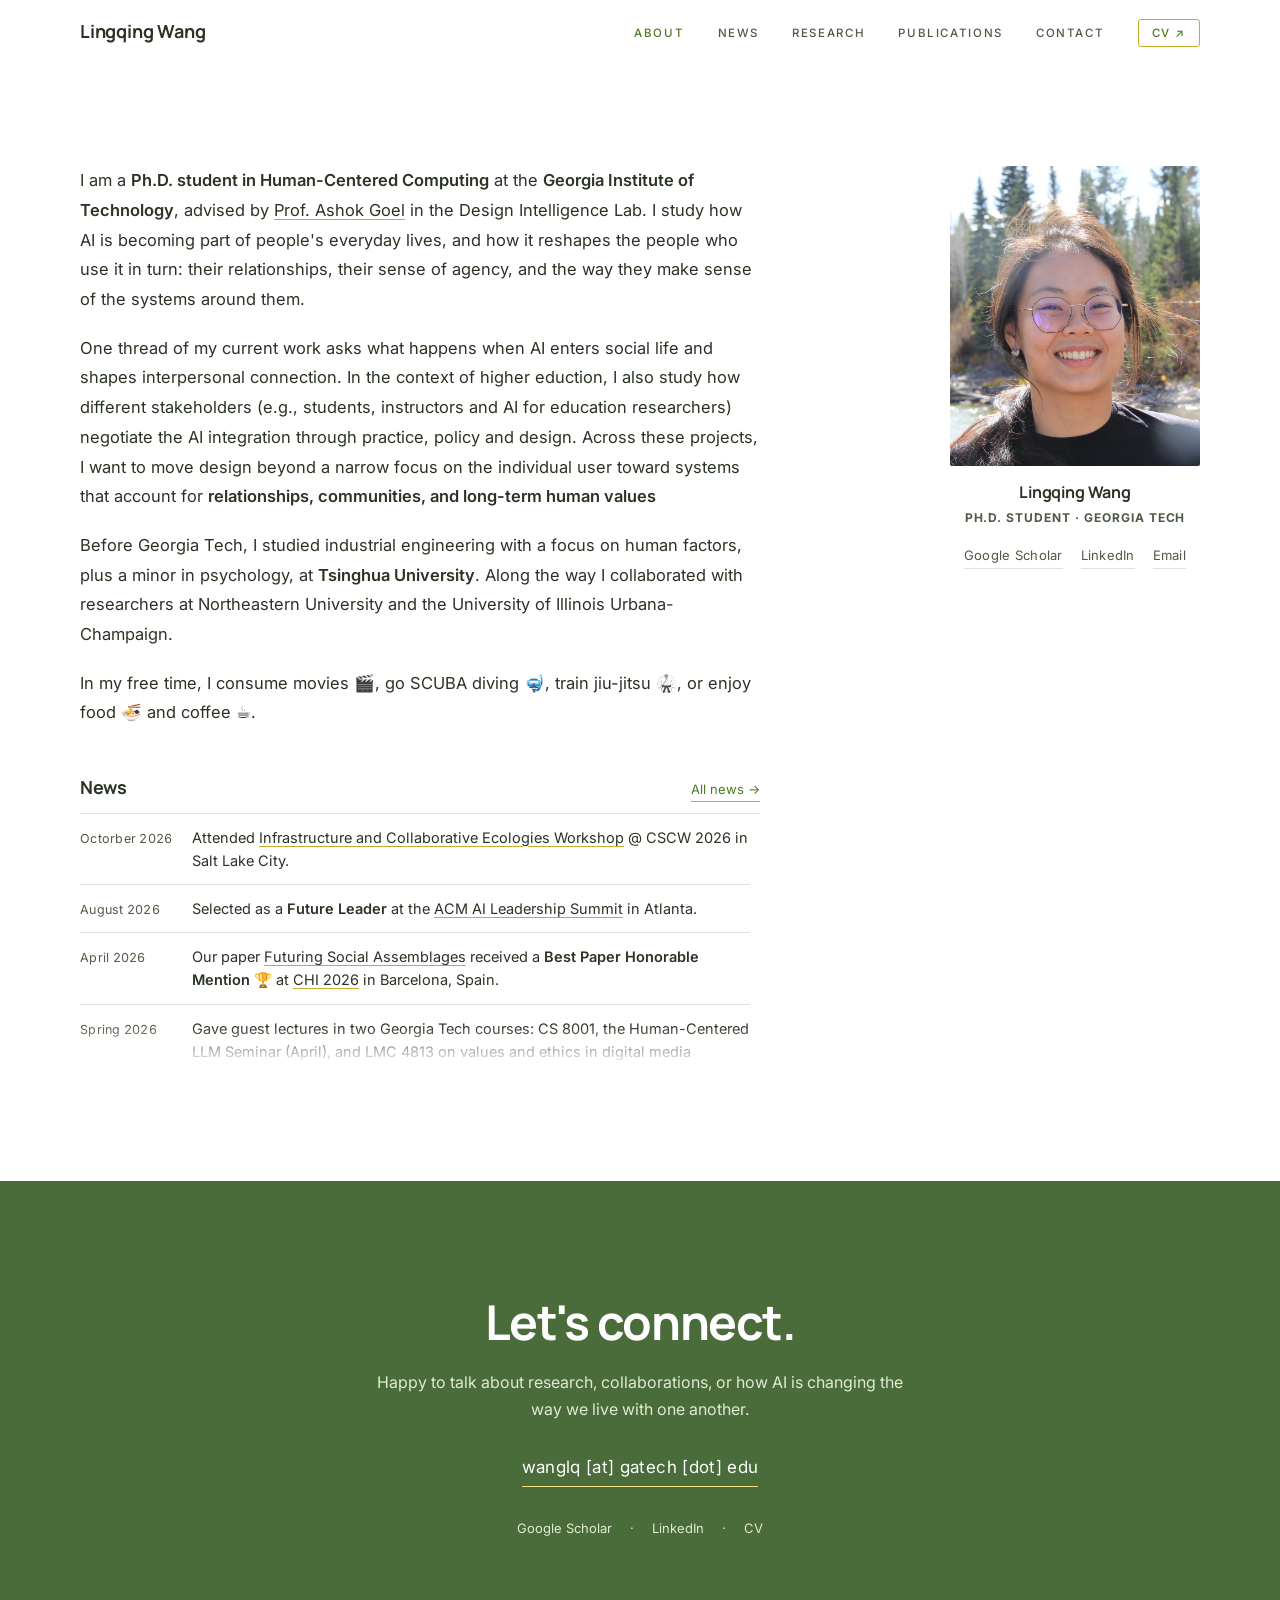
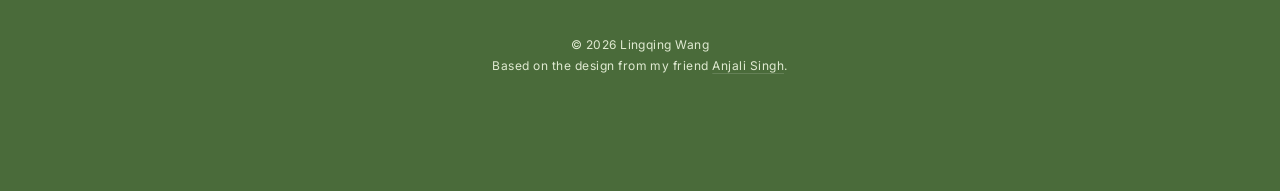
==== commit 89594ce2: "Expand site: research, news and publication pages, new figures Add Research, News and Publications p" ====
--- a/index.html
+++ b/index.html
@@ -11,7 +11,7 @@
   <link rel="icon" href="Images/favicon.svg" type="image/svg+xml">
   <link rel="preconnect" href="https://fonts.googleapis.com">
   <link rel="preconnect" href="https://fonts.gstatic.com" crossorigin>
-  <link href="https://fonts.googleapis.com/css2?family=Cormorant+Garamond:ital,wght@0,400;0,500;0,600;1,400&family=Inter:wght@400;500;600&display=swap" rel="stylesheet">
+  <link href="https://fonts.googleapis.com/css2?family=Manrope:wght@500;600;700&family=Inter:wght@400;500;600&display=swap" rel="stylesheet">
   <link rel="stylesheet" href="style.css">
   <script>document.documentElement.classList.add("js");</script>
 </head>
@@ -27,9 +27,9 @@
       </button>
       <ul class="nav-links" id="nav-links">
         <li><a href="#about">About</a></li>
-        <li><a href="#news">News</a></li>
-        <li><a href="#research">Research</a></li>
-        <li><a href="#publications">Publications</a></li>
+        <li><a href="news.html">News</a></li>
+        <li><a href="research.html">Research</a></li>
+        <li><a href="publications.html">Publications</a></li>
         <li><a href="#contact">Contact</a></li>
         <li><a href="CV.pdf" class="nav-cv" target="_blank" rel="noopener">CV ↗</a></li>
       </ul>
@@ -43,259 +43,41 @@
       <div class="wrap about-grid">
         <div class="about-text">
           <h1 class="sr-only">Lingqing Wang</h1>
-          <p>I am a <strong>Ph.D. student in Human-Centered Computing</strong> at the <strong>Georgia Institute of Technology</strong>, advised by Prof. Ashok Goel in the Design Intelligence Lab. I study how AI is becoming part of people's everyday and social lives, and how it reshapes the people who use it in turn: their relationships, their sense of agency, and the way they make sense of the systems around them.</p>
-          <p>My work draws on <strong>human-computer interaction, cognitive science, and design research</strong>. One thread asks what happens when AI enters social life. Through speculative and participatory design studies, I examine how <strong>social AI</strong> can erode the very connections it promises to support, create privacy harms for people who never chose to use it, and unsettle users' own agency and identity; this work received a <strong>Best Paper Honorable Mention at CHI 2026</strong>. Another thread looks at <strong>explainable AI from the end user's side</strong>: when everyday users want explanations at all, what worries them, and which qualities of an explanation actually help. With Prof. Richmond Wong in the Creating Ethics Infrastructures Lab, I also study how instructors and students can <strong>set classroom policy for generative AI together</strong>.</p>
-          <p>Across these projects, I want to move design beyond a narrow focus on the individual user toward systems that account for <strong>relationships, communities, and long-term human values</strong>. Before Georgia Tech, I studied industrial engineering with a focus on human factors, plus a minor in psychology, at <strong>Tsinghua University</strong>. Along the way I collaborated with researchers at Northeastern University and the University of Illinois Urbana-Champaign on safety in social VR, the values embedded in machine-learning research on homelessness services, and a game that builds critical literacy about bias in machine learning.</p>
+          <p>I am a <strong>Ph.D. student in Human-Centered Computing</strong> at the <strong>Georgia Institute of Technology</strong>, advised by <a href="https://www.cc.gatech.edu/people/ashok-goel" target="_blank" rel="noopener">Prof. Ashok Goel</a> in the Design Intelligence Lab. I study how AI is becoming part of people's everyday lives, and how it reshapes the people who use it in turn: their relationships, their sense of agency, and the way they make sense of the systems around them.</p>
+          <!-- My work draws on <strong>human-computer interaction, cognitive science, and design research</strong>. -->
+          <p>One thread of my current work asks what happens when AI enters social life and shapes interpersonal connection. 
+            <!-- I examine when an user-centered view might not be enough, and explore a relational design lens. One of this work received a <strong>Best Paper Honorable Mention at CHI 2026</strong>.  -->
+            <!-- Another thread looks at <strong>explainable AI from the end user's side</strong>: when everyday users want explanations at all, what worries them, and which qualities of an explanation actually help.  -->
+            In the context of higher eduction, I also study how different stakeholders (e.g., students, instructors and AI for education researchers) negotiate the AI integration through practice, policy and design.
+            Across these projects, I want to move design beyond a narrow focus on the individual user toward systems that account for <strong>relationships, communities, and long-term human values</strong> </p>
+            <p>Before Georgia Tech, I studied industrial engineering with a focus on human factors, plus a minor in psychology, at <strong>Tsinghua University</strong>. Along the way I collaborated with researchers at Northeastern University and the University of Illinois Urbana-Champaign. <!-- on safety risks in social VR, the values embedded in machine-learning research, and critical literacy about bias in machine learning --></p>
+            <!-- &nbsp; keeps each emoji on the same line as its word; aria-hidden stops screen readers reading the emoji names aloud -->
+            <p>In my free time, I consume movies&nbsp;<span aria-hidden="true">🎬</span>, go SCUBA diving&nbsp;<span aria-hidden="true">🤿</span>, train jiu-jitsu&nbsp;<span aria-hidden="true">🥋</span>, or enjoy food&nbsp;<span aria-hidden="true">🍜</span> and coffee&nbsp;<span aria-hidden="true">☕</span>. </p>
+          <div class="about-news">
+            <div class="about-news-head">
+              <h2 class="about-news-title" id="about-news-title">News</h2>
+              <a href="news.html" class="about-news-all">All news →</a>
+            </div>
+            <!-- These items load from news.html, so add new items there only. -->
+            <div class="news-scroll news-scroll--compact" role="region" aria-labelledby="about-news-title" tabindex="0" data-news-src="news.html">
+              <p class="news-fallback"><a href="news.html">See the latest news →</a></p>
+            </div>
+          </div>
+        </div>
+        <div class="about-side">
+          <figure class="about-photo">
+            <!-- To use a photo: add Images/headshot.jpg and change src below to "Images/headshot.jpg".pg -->
+            <!-- <img src="Images/headshot.JPG" width="500" height="600" alt="Portrait of Lingqing Wang"> -->
+            <img src="Images/headshot-outdoor.jpg" width="500" height="600" alt="Portrait of Lingqing Wang">
+            <figcaption>Lingqing Wang<span>Ph.D. Student · Georgia Tech</span></figcaption>
+          </figure>
           <div class="about-links">
             <a href="https://scholar.google.com/citations?user=q9EOs_YAAAAJ&amp;hl=en" target="_blank" rel="noopener">Google Scholar</a>
             <a href="https://www.linkedin.com/in/lingqing-wang" target="_blank" rel="noopener">LinkedIn</a>
             <a href="mailto:wanglq@gatech.edu">Email</a>
-            <a href="CV.pdf" target="_blank" rel="noopener" class="about-link-accent">Download CV ↗</a>
+            <!-- <a href="CV.pdf" target="_blank" rel="noopener" class="about-link-accent">Download CV ↗</a> -->
           </div>
         </div>
-        <figure class="about-photo">
-          <!-- To use a photo: add Images/headshot.jpg and change src below to "Images/headshot.jpg". -->
-          <img src="Images/headshot.JPG" width="500" height="600" alt="Portrait of Lingqing Wang">
-          <figcaption>Lingqing Wang<span>Ph.D. Student · Georgia Tech</span></figcaption>
-        </figure>
-      </div>
-    </section>
-
-    <!-- News -->
-    <section id="news" class="section news">
-      <div class="wrap">
-        <h2 class="section-title" data-reveal>News</h2>
-        <ul class="news-list" data-reveal>
-          <li class="news-item">
-            <span class="news-date">August 2026</span>
-            <p class="news-text">Selected as a <strong>Future Leader</strong> at the <a href="https://aisummit26.acm.org/" target="_blank" rel="noopener">ACM AI Leadership Summit</a> in Atlanta.</p>
-          </li>
-          <li class="news-item">
-            <span class="news-date">April 2026</span>
-            <p class="news-text">Our paper <a href="Projects/project-social-assemblages.html">Futuring Social Assemblages</a> received a <strong>Best Paper Honorable Mention</strong> 🏆 at <a href="https://chi2026.acm.org/" target="_blank" rel="noopener">CHI 2026</a> in Barcelona, Spain.</p>
-          </li>
-          <li class="news-item">
-            <span class="news-date">Spring 2026</span>
-            <p class="news-text">Gave guest lectures in two Georgia Tech courses: CS 8001, the Human-Centered LLM Seminar (April), and LMC 4813 on values and ethics in digital media (February).</p>
-          </li>
-          <li class="news-item">
-            <span class="news-date">October 2025</span>
-            <p class="news-text">Selected for the doctoral consortium of Georgia Tech's <a href="https://rcais.github.io/" target="_blank" rel="noopener">Summit on Responsible Computing, AI, and Society</a>.</p>
-          </li>
-          <li class="news-item">
-            <span class="news-date">July 2025</span>
-            <p class="news-text">Our paper <a href="Projects/project-everyday-xai.html">Explainable AI for Daily Scenarios from End-Users' Perspective</a> was published at <a href="https://dis.acm.org/2025/" target="_blank" rel="noopener">DIS 2025</a> in Madeira, Portugal, where I also served as a student volunteer.</p>
-          </li>
-          <li class="news-item">
-            <span class="news-date">May 2025</span>
-            <p class="news-text"><a href="Projects/project-equality-engine.html">Equality Engine</a>, a game for building critical literacy about ML bias (co-first author), appeared in PACM HCI for CSCW 2025.</p>
-          </li>
-          <li class="news-item">
-            <span class="news-date">April 2025</span>
-            <p class="news-text">Our extended abstract <a href="Projects/project-good-xai.html">"Good" XAI Design: For What? In Which Ways?</a> appeared at <a href="https://chi2025.acm.org/" target="_blank" rel="noopener">CHI 2025</a> in Yokohama, Japan.</p>
-          </li>
-          <li class="news-item">
-            <span class="news-date">April 2025</span>
-            <p class="news-text">Spoke at the AAAI Spring Symposium Series in San Francisco. Our paper <a href="https://doi.org/10.1609/aaaiss.v5i1.35575" target="_blank" rel="noopener">Reimagining Human-AI Social Collaboration</a> appears in its proceedings.</p>
-          </li>
-        </ul>
-      </div>
-    </section>
-
-    <!-- Research -->
-    <section id="research" class="section section--dark">
-      <div class="wrap">
-        <h2 class="section-title" data-reveal>Selected Research Projects</h2>
-        <div class="project-grid">
-
-          <a class="project-card project-card--featured" href="Projects/project-social-assemblages.html" data-reveal>
-            <div class="card-visual">
-              <img src="Images/social-assemblages-storyboard.jpg" width="1800" height="902" alt="Storyboard from the paper: an AI tells a student that teaming up with A gives the best chance of an A+, while teaming up with B could bring a lasting friendship">
-            </div>
-            <div class="card-body">
-              <div class="project-meta">
-                <span class="meta-year">2026</span>
-                <span class="meta-pill">CHI 2026</span>
-                <span class="meta-pill">Georgia Tech</span>
-                <span class="meta-award">🏆 Best Paper Honorable Mention</span>
-              </div>
-              <h3 class="card-title">When AI Enters Social Life: Futuring Human–AI Social Assemblages</h3>
-              <p class="card-summary">A three-phase speculative design study with 24 participants on how social AI reshapes relationships, privacy, and personal agency.</p>
-              <div class="tag-list">
-                <span class="tag">Speculative design</span>
-                <span class="tag">Co-design workshops</span>
-                <span class="tag">Storyboards</span>
-                <span class="tag">Interviews</span>
-                <span class="tag">Thematic analysis</span>
-              </div>
-              <span class="card-more">View project</span>
-            </div>
-          </a>
-
-          <a class="project-card" href="Projects/project-everyday-xai.html" data-reveal>
-            <div class="card-visual">
-              <img src="Images/everyday-xai.svg" alt="A daily app offering an explanation the user can open or dismiss">
-            </div>
-            <div class="card-body">
-              <div class="project-meta">
-                <span class="meta-year">2025</span>
-                <span class="meta-pill">DIS 2025</span>
-                <span class="meta-pill">Georgia Tech</span>
-              </div>
-              <h3 class="card-title">Explainable AI in Everyday Life: Non-Use, Concerns, and Ideal Design</h3>
-              <p class="card-summary">When do people want AI to explain itself in daily apps, and what would good explanations look like to them?</p>
-              <div class="tag-list">
-                <span class="tag">Explainable AI</span>
-                <span class="tag">End users</span>
-                <span class="tag">Non-use</span>
-                <span class="tag">Design implications</span>
-              </div>
-              <span class="card-more">View project</span>
-            </div>
-          </a>
-
-          <a class="project-card" href="Projects/project-good-xai.html" data-reveal>
-            <div class="card-visual">
-              <img src="Images/good-xai.svg" alt="Eighty-seven end users weighing recommended XAI properties">
-            </div>
-            <div class="card-body">
-              <div class="project-meta">
-                <span class="meta-year">2025</span>
-                <span class="meta-pill">CHI 2025</span>
-                <span class="meta-pill">Georgia Tech</span>
-              </div>
-              <h3 class="card-title">What Makes Explainable AI “Good” for End Users?</h3>
-              <p class="card-summary">A formative study with 87 end users testing which recommended XAI properties actually help, and which backfire.</p>
-              <div class="tag-list">
-                <span class="tag">Formative study</span>
-                <span class="tag">XAI properties</span>
-                <span class="tag">Human values</span>
-              </div>
-              <span class="card-more">View project</span>
-            </div>
-          </a>
-
-          <a class="project-card project-card--featured project-card--reverse" href="Projects/project-equality-engine.html" data-reveal>
-            <div class="card-visual card-visual--board">
-              <img src="Images/equality-engine-board.png" width="1244" height="881" alt="The Equality Engine game board: a hiring pipeline with a card slot for each type of machine-learning bias">
-            </div>
-            <div class="card-body">
-              <div class="project-meta">
-                <span class="meta-year">2025</span>
-                <span class="meta-pill">CSCW 2025</span>
-                <span class="meta-pill">Northeastern University</span>
-                <span class="meta-pill">Co-first author</span>
-              </div>
-              <h3 class="card-title">Equality Engine: A Board Game for Spotting and Fixing Machine-Learning Bias</h3>
-              <p class="card-summary">A cooperative online board game in which players debug a hiring algorithm. After one session, students' self-reported knowledge of ML bias rose significantly.</p>
-              <div class="tag-list">
-                <span class="tag">Game design</span>
-                <span class="tag">ML bias</span>
-                <span class="tag">AI literacy</span>
-                <span class="tag">Playtesting</span>
-                <span class="tag">Mixed methods</span>
-              </div>
-              <span class="card-more">View project</span>
-            </div>
-          </a>
-
-        </div>
-      </div>
-    </section>
-
-    <!-- Publications -->
-    <section id="publications" class="section">
-      <div class="wrap">
-        <h2 class="section-title" data-reveal>Publications</h2>
-
-        <div class="pub-year-group" data-reveal>
-          <div class="pub-year">2026</div>
-          <ul class="pub-list">
-            <li class="pub">
-              <span class="pub-award">🏆 Best Paper Honorable Mention</span>
-              <h3 class="pub-title"><a href="https://doi.org/10.1145/3772318.3790279" target="_blank" rel="noopener">Futuring Social Assemblages: How Enmeshing AIs into Social Life Challenges the Individual and the Interpersonal</a></h3>
-              <p class="pub-authors"><span class="me">Lingqing Wang</span>, Yingting Gao, Chidimma Lois Anyi, Ashok K. Goel</p>
-              <p class="pub-venue">CHI 2026</p>
-              <div class="pub-links">
-                <a href="https://doi.org/10.1145/3772318.3790279" target="_blank" rel="noopener">Paper ↗</a>
-                <a href="https://arxiv.org/abs/2602.03958" target="_blank" rel="noopener">arXiv ↗</a>
-                <a href="Projects/project-social-assemblages.html">Project page →</a>
-              </div>
-            </li>
-          </ul>
-        </div>
-
-        <div class="pub-year-group" data-reveal>
-          <div class="pub-year">2025</div>
-          <ul class="pub-list">
-            <li class="pub">
-              <h3 class="pub-title"><a href="https://doi.org/10.1145/3715336.3735796" target="_blank" rel="noopener">Explainable AI for Daily Scenarios from End-Users' Perspective: Non-Use, Concerns, and Ideal Design</a></h3>
-              <p class="pub-authors"><span class="me">Lingqing Wang</span>, Chidimma Lois Anyi, Kefan Xu, Yifan Liu, Rosa I. Arriaga, Ashok K. Goel</p>
-              <p class="pub-venue">DIS 2025</p>
-              <div class="pub-links">
-                <a href="https://doi.org/10.1145/3715336.3735796" target="_blank" rel="noopener">Paper ↗</a>
-                <a href="Projects/project-everyday-xai.html">Project page →</a>
-              </div>
-            </li>
-            <li class="pub">
-              <h3 class="pub-title"><a href="https://doi.org/10.1145/3706599.3720036" target="_blank" rel="noopener">"Good" XAI Design: For What? In Which Ways?</a></h3>
-              <p class="pub-authors"><span class="me">Lingqing Wang</span>, Yifan Liu, Ashok K. Goel</p>
-              <p class="pub-venue">CHI 2025 Extended Abstracts</p>
-              <div class="pub-links">
-                <a href="https://doi.org/10.1145/3706599.3720036" target="_blank" rel="noopener">Paper ↗</a>
-                <a href="Projects/project-good-xai.html">Project page →</a>
-              </div>
-            </li>
-            <li class="pub">
-              <h3 class="pub-title"><a href="https://doi.org/10.1609/aaaiss.v5i1.35575" target="_blank" rel="noopener">Reimagining Human-AI Social Collaboration</a></h3>
-              <p class="pub-authors"><span class="me">Lingqing Wang</span>, Ashok K. Goel</p>
-              <p class="pub-venue">AAAI Spring Symposium Series 2025</p>
-              <div class="pub-links">
-                <a href="https://doi.org/10.1609/aaaiss.v5i1.35575" target="_blank" rel="noopener">Paper ↗</a>
-              </div>
-            </li>
-            <li class="pub">
-              <h3 class="pub-title"><a href="https://doi.org/10.1145/3710966" target="_blank" rel="noopener">Equality Engine: Fostering Critical Machine Learning Bias Literacy Through a Transformational Game</a></h3>
-              <p class="pub-authors">Dilruba Showkat*, <span class="me">Lingqing Wang</span>*, Laveda Chan, Alexandra To</p>
-              <p class="pub-venue">CSCW 2025 (PACM HCI) <span class="pub-note">* Equal contribution</span></p>
-              <div class="pub-links">
-                <a href="https://doi.org/10.1145/3710966" target="_blank" rel="noopener">Paper ↗</a>
-                <a href="Projects/project-equality-engine.html">Project page →</a>
-              </div>
-            </li>
-            <li class="pub">
-              <h3 class="pub-title"><a href="https://doi.org/10.1007/978-3-031-93733-0_18" target="_blank" rel="noopener">“Let My AI Talk to Me”: The Impacts of Information Conveying Style of Multi-agents on User Evaluation and Disclosure</a></h3>
-              <p class="pub-authors">Andong Zhang, <span class="me">Lingqing Wang</span>, Pei-Luen Patrick Rau</p>
-              <p class="pub-venue">HCI International 2025</p>
-              <div class="pub-links">
-                <a href="https://doi.org/10.1007/978-3-031-93733-0_18" target="_blank" rel="noopener">Paper ↗</a>
-              </div>
-            </li>
-          </ul>
-        </div>
-
-        <div class="pub-year-group" data-reveal>
-          <div class="pub-year">2023</div>
-          <ul class="pub-list">
-            <li class="pub">
-              <h3 class="pub-title"><a href="https://doi.org/10.1145/3579630" target="_blank" rel="noopener">Understanding Safety Risks and Safety Design in Social VR Environments</a></h3>
-              <p class="pub-authors">Qingxiao Zheng, Shengyang Xu*, <span class="me">Lingqing Wang</span>*, Yiliu Tang, Rohan C. Salvi, Guo Freeman, Yun Huang</p>
-              <p class="pub-venue">CSCW 2023 (PACM HCI) <span class="pub-note">* Equal contribution</span></p>
-              <div class="pub-links">
-                <a href="https://doi.org/10.1145/3579630" target="_blank" rel="noopener">Paper ↗</a>
-              </div>
-            </li>
-            <li class="pub">
-              <h3 class="pub-title"><a href="https://doi.org/10.1145/3544548.3581010" target="_blank" rel="noopener">“Who is the right homeless client?”: Values in Algorithmic Homelessness Service Provision and Machine Learning Research</a></h3>
-              <p class="pub-authors">Dilruba Showkat, Angela D. R. Smith, <span class="me">Lingqing Wang</span>, Alexandra To</p>
-              <p class="pub-venue">CHI 2023</p>
-              <div class="pub-links">
-                <a href="https://doi.org/10.1145/3544548.3581010" target="_blank" rel="noopener">Paper ↗</a>
-              </div>
-            </li>
-          </ul>
-        </div>
-
       </div>
     </section>
 
@@ -303,7 +85,7 @@
     <section id="contact" class="section section--dark contact">
       <div class="wrap">
         <h2 class="contact-title" data-reveal>Let's connect.</h2>
-        <p class="contact-sub">I'm always glad to talk about research, collaborations, or how AI is changing the way we live with one another.</p>
+        <p class="contact-sub">Happy to talk about research, collaborations, or how AI is changing the way we live with one another.</p>
         <a href="mailto:wanglq@gatech.edu" class="contact-email">wanglq [at] gatech [dot] edu</a>
         <div class="contact-links">
           <a href="https://scholar.google.com/citations?user=q9EOs_YAAAAJ&amp;hl=en" target="_blank" rel="noopener">Google Scholar</a>
@@ -312,7 +94,8 @@
           <span aria-hidden="true">·</span>
           <a href="CV.pdf" target="_blank" rel="noopener">CV</a>
         </div>
-        <p class="site-footer">© <span data-year>2026</span> Lingqing Wang</p>
+        <p class="site-footer">© <span data-year>2026</span> Lingqing Wang<br>
+          Based on the design from my friend <a href="https://anjalisinghphd.github.io/" target="_blank" rel="noopener">Anjali Singh</a>.</p>
       </div>
     </section>
 
--- a/style.css
+++ b/style.css
@@ -1,24 +1,20 @@
+/* ---------- Colour palette ----------
+ * Colours live in Palettes/, one file per palette (matcha.css, autumn.css, taupe.css).
+ * To switch palettes, change the file name in the @import below.
+ * Also copy that palette's favicon (named in its header) over Images/favicon.svg.
+ * To add a palette, copy a file in Palettes/, rename it, and edit the hex values.
+ */
+@import url("Palettes/matcha.css");
+
 /*
  * Lingqing Wang — personal website
  * One stylesheet for the home page (index.html) and the project pages (Projects/*.html).
- * Colours and fonts live in :root; change them there.
+ * Fonts and layout sizes live in :root below; colours live in the palette file imported above.
  */
 
 /* ---------- Tokens ---------- */
 :root {
-  --ink: #463f3a;          /* main text; dark section background */
-  --ink-soft: #6b625c;     /* secondary text on light backgrounds */
-  --stone: #8a817c;        /* rules, large muted text */
-  --sand: #bcb8b1;         /* secondary text on dark backgrounds */
-  --paper: #f4f3ee;        /* page background */
-  --paper-deep: #ebe8e1;   /* subtle fills */
-  --blush: #e0afa0;        /* accent on dark backgrounds, fills */
-  --clay: #9a5643;         /* accent for text on light backgrounds */
-  --clay-deep: #7a4231;    /* text on blush fills */
-  --line: rgba(70, 63, 58, 0.14);
-  --line-on-dark: rgba(244, 243, 238, 0.12);
-
-  --serif: "Cormorant Garamond", Georgia, "Times New Roman", serif;
+  --display: "Manrope", "Inter", system-ui, -apple-system, "Segoe UI", Roboto, sans-serif;
   --sans: "Inter", system-ui, -apple-system, "Segoe UI", Roboto, sans-serif;
 
   --wrap: 1120px;
@@ -86,7 +82,7 @@
   top: -48px;
   z-index: 300;
   padding: 8px 14px;
-  background: var(--ink);
+  background: var(--dark);
   color: var(--paper);
   font-size: 13px;
   border-radius: 4px;
@@ -104,27 +100,31 @@
 .section { padding-block: var(--section-y); }
 
 .section--dark {
-  background: var(--ink);
+  background: var(--dark);
   color: var(--paper);
 }
 
 .section-title {
-  font-family: var(--serif);
-  font-weight: 400;
-  font-size: clamp(40px, 5.2vw, 60px);
-  line-height: 1.05;
-  letter-spacing: -0.005em;
-  margin-bottom: clamp(36px, 5vw, 56px);
-}
-
-.inline-link {
+  font-family: var(--display);
+  font-weight: 700;
+  font-size: clamp(30px, 3.6vw, 42px);
+  line-height: 1.15;
+  letter-spacing: -0.025em;
+  margin-bottom: clamp(32px, 4.5vw, 48px);
+}
+
+/* Links inside running text. Any link added to the About bio paragraphs
+   gets this look automatically (the news window has its own style). */
+.inline-link,
+.about-text > p a {
   text-decoration: underline;
-  text-decoration-color: var(--blush);
+  text-decoration-color: var(--accent-line);
   text-decoration-thickness: 1px;
   text-underline-offset: 3px;
   transition: color 0.2s ease, text-decoration-color 0.2s ease;
 }
-.inline-link:hover {
+.inline-link:hover,
+.about-text > p a:hover {
   color: var(--clay);
   text-decoration-color: var(--clay);
 }
@@ -135,7 +135,7 @@
   inset: 0 0 auto;
   z-index: 200;
   height: var(--nav-h);
-  background: rgba(244, 243, 238, 0.9);
+  background: color-mix(in srgb, var(--paper) 90%, transparent);
   -webkit-backdrop-filter: blur(10px);
   backdrop-filter: blur(10px);
   border-bottom: 1px solid transparent;
@@ -152,10 +152,10 @@
 }
 
 .nav-logo {
-  font-family: var(--serif);
-  font-size: 24px;
-  font-weight: 500;
-  letter-spacing: 0.02em;
+  font-family: var(--display);
+  font-size: 18px;
+  font-weight: 700;
+  letter-spacing: -0.01em;
   white-space: nowrap;
 }
 
@@ -178,7 +178,7 @@
 
 .nav-links .nav-cv {
   padding: 6px 13px;
-  border: 1px solid var(--blush);
+  border: 1px solid var(--accent-line);
   border-radius: 3px;
   color: var(--clay);
 }
@@ -233,8 +233,9 @@
 .about-links {
   display: flex;
   flex-wrap: wrap;
-  gap: 10px 26px;
-  margin-top: 30px;
+  justify-content: center;
+  gap: 10px 18px;
+  margin-top: 18px;
 }
 
 .about-links a {
@@ -249,9 +250,10 @@
   color: var(--clay);
   border-color: var(--clay);
 }
-.about-links .about-link-accent { color: var(--clay); border-color: var(--blush); }
-
-.about-photo { position: sticky; top: calc(var(--nav-h) + 32px); }
+.about-links .about-link-accent { color: var(--clay); border-color: var(--accent-line); }
+
+/* photo, caption and links stay together while the bio scrolls */
+.about-side { position: sticky; top: calc(var(--nav-h) + 32px); }
 
 .about-photo img {
   width: 100%;
@@ -264,8 +266,10 @@
 
 .about-photo figcaption {
   margin-top: 16px;
-  font-family: var(--serif);
-  font-size: 18px;
+  font-family: var(--display);
+  font-size: 16px;
+  font-weight: 700;
+  letter-spacing: -0.01em;
   line-height: 1.35;
   text-align: center;
 }
@@ -280,9 +284,38 @@
 }
 
 /* ---------- News ---------- */
+/* ---------- Standalone pages: News, Research, Publications ---------- */
+.subpage > .section:first-child { padding-top: calc(var(--nav-h) + clamp(40px, 6vw, 80px)); }
+.subpage > .section:only-child { min-height: 100vh; }
+.subpage .news { border-top: 0; }
+
 .news { border-top: 1px solid var(--line); }
 
 .news-list { max-width: 880px; }
+
+/* News scrolls inside its own box; edges fade where more items are hidden */
+.news-scroll {
+  max-width: 880px;
+  max-height: 470px; /* ends partway through an item, so it reads as scrollable */
+  overflow-y: auto;
+  padding-right: 10px;
+  scrollbar-width: thin;
+  scrollbar-color: var(--sand) transparent;
+  --fade: 56px;
+}
+.news-scroll:focus-visible { outline: 2px solid var(--clay); outline-offset: 6px; }
+.news-scroll.can-scroll-down {
+  -webkit-mask-image: linear-gradient(to bottom, #000 calc(100% - var(--fade)), transparent);
+          mask-image: linear-gradient(to bottom, #000 calc(100% - var(--fade)), transparent);
+}
+.news-scroll.can-scroll-up {
+  -webkit-mask-image: linear-gradient(to top, #000 calc(100% - var(--fade)), transparent);
+          mask-image: linear-gradient(to top, #000 calc(100% - var(--fade)), transparent);
+}
+.news-scroll.can-scroll-up.can-scroll-down {
+  -webkit-mask-image: linear-gradient(to bottom, transparent, #000 var(--fade), #000 calc(100% - var(--fade)), transparent);
+          mask-image: linear-gradient(to bottom, transparent, #000 var(--fade), #000 calc(100% - var(--fade)), transparent);
+}
 
 .news-item {
   display: grid;
@@ -304,11 +337,48 @@
 .news-text { font-size: 15.5px; line-height: 1.7; }
 .news-text a {
   text-decoration: underline;
-  text-decoration-color: var(--blush);
+  text-decoration-color: var(--accent-line);
   text-underline-offset: 3px;
   transition: color 0.2s ease;
 }
 .news-text a:hover { color: var(--clay); }
+
+/* ---------- News window in About (items load from news.html) ---------- */
+.about-news { margin-top: clamp(32px, 4vw, 44px); max-width: 68ch; }
+.about-news-head {
+  display: flex;
+  align-items: baseline;
+  justify-content: space-between;
+  gap: 16px;
+  padding-bottom: 10px;
+  border-bottom: 1px solid var(--line);
+}
+.about-news-title {
+  font-family: var(--display);
+  font-size: 18px;
+  font-weight: 700;
+  letter-spacing: -0.015em;
+}
+.about-news-all {
+  font-size: 13px;
+  color: var(--clay);
+  border-bottom: 1px solid var(--accent-line);
+  padding-bottom: 1px;
+  transition: color 0.2s ease;
+}
+.about-news-all:hover { color: var(--clay-deep); }
+
+.news-scroll--compact { max-height: 252px; --fade: 40px; }
+.news-scroll--compact .news-item {
+  grid-template-columns: 96px minmax(0, 1fr);
+  gap: 16px;
+  padding-block: 12px;
+}
+.news-scroll--compact .news-item:first-child { border-top: 0; }
+.news-scroll--compact .news-date { font-size: 12.5px; }
+.news-scroll--compact .news-text,
+.about-text .news-fallback { font-size: 14.5px; line-height: 1.6; margin: 0; max-width: none; }
+.about-text .news-fallback { padding-block: 12px; }
 
 /* ---------- Research cards ---------- */
 .project-grid {
@@ -329,7 +399,7 @@
 .project-card:hover,
 .project-card:focus-visible {
   transform: translateY(-4px);
-  border-color: rgba(224, 175, 160, 0.55);
+  border-color: color-mix(in srgb, var(--blush) 55%, transparent);
   background: rgba(255, 255, 255, 0.07);
 }
 
@@ -355,10 +425,11 @@
 }
 
 .card-title {
-  font-family: var(--serif);
-  font-size: clamp(24px, 2.4vw, 30px);
-  font-weight: 500;
-  line-height: 1.18;
+  font-family: var(--display);
+  font-size: clamp(18px, 1.6vw, 21px);
+  font-weight: 700;
+  letter-spacing: -0.015em;
+  line-height: 1.3;
   color: var(--paper);
 }
 
@@ -400,9 +471,12 @@
   justify-content: center;
   padding: clamp(28px, 3vw, 40px);
 }
-.project-card--featured .card-title { font-size: clamp(28px, 2.8vw, 36px); }
+.project-card--featured .card-title { font-size: clamp(21px, 2.1vw, 26px); }
 .project-card--reverse { flex-direction: row-reverse; }
-.project-card--featured .card-visual--board { background: #010b50; } /* matches the game board */
+.project-card--featured .card-visual--board {
+  background: var(--paper);
+  padding: clamp(12px, 2vw, 22px);
+}
 
 /* meta row: year · organisation pills · award (cards and project pages) */
 .project-meta {
@@ -424,7 +498,7 @@
   font-size: 11.5px;
   padding: 3px 10px;
   border-radius: 999px;
-  background: rgba(224, 175, 160, 0.14);
+  background: color-mix(in srgb, var(--blush) 14%, transparent);
   color: var(--blush);
 }
 
@@ -446,7 +520,7 @@
   font-size: 11.5px;
   padding: 4px 10px;
   border-radius: 999px;
-  background: rgba(244, 243, 238, 0.08);
+  background: color-mix(in srgb, var(--paper) 8%, transparent);
   color: var(--sand);
 }
 
@@ -461,9 +535,11 @@
 .pub-year-group:last-child { border-bottom: 1px solid var(--line); }
 
 .pub-year {
-  font-family: var(--serif);
-  font-size: 32px;
-  line-height: 1;
+  font-family: var(--display);
+  font-size: 22px;
+  font-weight: 700;
+  letter-spacing: -0.02em;
+  line-height: 1.1;
   color: var(--stone);
 }
 
@@ -509,7 +585,7 @@
   border-radius: 999px;
   font-size: 11.5px;
   font-weight: 600;
-  background: rgba(224, 175, 160, 0.32);
+  background: color-mix(in srgb, var(--blush) 32%, transparent);
   color: var(--clay-deep);
 }
 
@@ -532,10 +608,11 @@
 .contact { text-align: center; }
 
 .contact-title {
-  font-family: var(--serif);
-  font-weight: 400;
-  font-size: clamp(44px, 6vw, 72px);
-  line-height: 1.05;
+  font-family: var(--display);
+  font-weight: 700;
+  font-size: clamp(32px, 4.4vw, 48px);
+  letter-spacing: -0.03em;
+  line-height: 1.1;
 }
 
 .contact-sub {
@@ -571,6 +648,16 @@
   letter-spacing: 0.04em;
   color: var(--sand);
 }
+.site-footer a {
+  text-decoration: underline;
+  text-decoration-color: var(--line-on-dark);
+  text-underline-offset: 3px;
+  transition: color 0.2s ease, text-decoration-color 0.2s ease;
+}
+.site-footer a:hover {
+  color: var(--blush);
+  text-decoration-color: var(--blush);
+}
 
 /* ---------- Project pages ---------- */
 .project-page {
@@ -589,15 +676,15 @@
 .back-link:hover { color: var(--clay); }
 
 .project-page .meta-year { color: var(--ink-soft); }
-.project-page .meta-pill { background: rgba(70, 63, 58, 0.07); color: var(--ink); }
-.project-page .meta-award { background: rgba(224, 175, 160, 0.4); color: var(--clay-deep); }
+.project-page .meta-pill { background: color-mix(in srgb, var(--ink) 7%, transparent); color: var(--ink); }
+.project-page .meta-award { background: color-mix(in srgb, var(--blush) 40%, transparent); color: var(--clay-deep); }
 
 .project-page-title {
-  font-family: var(--serif);
-  font-weight: 500;
-  font-size: clamp(34px, 5vw, 54px);
-  line-height: 1.12;
-  letter-spacing: -0.005em;
+  font-family: var(--display);
+  font-weight: 700;
+  font-size: clamp(28px, 3.6vw, 40px);
+  line-height: 1.2;
+  letter-spacing: -0.025em;
   margin: 18px 0 22px;
 }
 
@@ -613,7 +700,7 @@
   margin: clamp(36px, 5vw, 52px) 0 clamp(44px, 6vw, 64px);
 }
 .project-figure .figure-frame {
-  background: #fbfaf7;
+  background: var(--card);
   border: 1px solid var(--line);
   border-radius: 8px;
   padding: clamp(12px, 3vw, 28px);
@@ -666,7 +753,7 @@
   display: grid;
   place-items: center;
   border-radius: 50%;
-  background: rgba(224, 175, 160, 0.4);
+  background: color-mix(in srgb, var(--blush) 40%, transparent);
   color: var(--clay-deep);
   font-size: 11.5px;
   font-weight: 600;
@@ -692,7 +779,7 @@
   border-radius: 999px;
   font-size: 12.5px;
   font-weight: 500;
-  background: rgba(224, 175, 160, 0.28);
+  background: color-mix(in srgb, var(--blush) 28%, transparent);
   color: var(--clay-deep);
 }
 
@@ -708,16 +795,41 @@
   padding: 20px 22px 22px;
   border: 1px solid var(--line);
   border-radius: 8px;
-  background: #fbfaf7;
+  background: var(--card);
 }
 .finding h3 {
-  font-family: var(--serif);
-  font-size: 22px;
+  font-family: var(--display);
+  font-size: 16.5px;
+  font-weight: 700;
+  letter-spacing: -0.01em;
+  line-height: 1.3;
+  margin-bottom: 8px;
+}
+.finding p { font-size: 14.5px; line-height: 1.65; color: var(--ink-soft); }
+
+/* central research questions, each followed by its answer */
+.question {
+  padding-left: clamp(18px, 2.5vw, 26px);
+  border-left: 3px solid var(--accent-line);
+}
+.question + .question { margin-top: clamp(32px, 4vw, 44px); }
+.question-num {
+  display: block;
+  font-size: 12px;
   font-weight: 600;
-  line-height: 1.2;
-  margin-bottom: 8px;
-}
-.finding p { font-size: 14.5px; line-height: 1.65; color: var(--ink-soft); }
+  letter-spacing: 0.12em;
+  text-transform: uppercase;
+  color: var(--stone);
+}
+.question-text {
+  font-family: var(--display);
+  font-size: clamp(21px, 2.3vw, 25px);
+  font-weight: 700;
+  letter-spacing: -0.015em;
+  line-height: 1.3;
+  margin: 6px 0 14px;
+}
+.question > p + .finding-grid { margin-top: 20px; }
 
 .impact-list li {
   position: relative;
@@ -734,9 +846,124 @@
   width: 7px;
   height: 7px;
   border-radius: 50%;
-  background: var(--blush);
+  background: var(--accent-line);
 }
 .stat { color: var(--clay); font-weight: 600; }
+
+.detail-section > p + .method-flow { margin-top: 24px; }
+.detail-section > p + .impact-list { margin-top: 16px; }
+
+/* horizontal bar chart built in HTML (one series; values at the bar tips) */
+.risk-chart { display: grid; gap: 22px; }
+.risk-chart .risk-chart-title { font-size: 14px; font-weight: 600; line-height: 1.4; }
+.risk-chart-title span {
+  display: block;
+  margin-top: 2px;
+  font-size: 12.5px;
+  font-weight: 400;
+  color: var(--ink-soft);
+}
+.risk-group-label {
+  margin-bottom: 6px;
+  font-family: var(--sans);
+  font-size: 11px;
+  font-weight: 600;
+  letter-spacing: 0.12em;
+  text-transform: uppercase;
+  color: var(--stone);
+}
+.risk-row {
+  display: grid;
+  grid-template-columns: 190px minmax(0, 1fr);
+  align-items: center;
+  gap: 14px;
+  min-height: 30px;
+}
+.risk-name { font-size: 14px; line-height: 1.35; }
+.risk-track {
+  display: flex;
+  align-items: center;
+  gap: 8px;
+  height: 100%;
+  min-height: 30px;
+  border-left: 1px solid var(--stone);
+}
+.risk-bar {
+  flex: none;
+  width: calc((100% - 36px) * var(--v) / 44);
+  height: 16px;
+  border-radius: 0 4px 4px 0;
+  background: var(--accent-line);
+}
+.risk-value {
+  font-size: 13px;
+  font-weight: 600;
+  font-variant-numeric: tabular-nums;
+}
+
+/* safety features grouped by when they act, tagged with the cue each uses */
+.feature-map {
+  display: grid;
+  grid-template-columns: 1.25fr 1fr 1fr;
+  gap: 16px;
+}
+.feature-col {
+  padding: 16px 16px 18px;
+  border: 1px solid var(--line);
+  border-radius: 8px;
+  background: var(--paper);
+}
+.feature-col-title {
+  margin-bottom: 12px;
+  font-family: var(--display);
+  font-size: 16px;
+  font-weight: 700;
+  letter-spacing: -0.01em;
+  line-height: 1.3;
+}
+.feature-col-title span {
+  display: block;
+  margin-bottom: 2px;
+  font-family: var(--sans);
+  font-size: 11px;
+  font-weight: 600;
+  letter-spacing: 0.12em;
+  text-transform: uppercase;
+  color: var(--clay);
+}
+.feature-col li {
+  display: flex;
+  flex-wrap: wrap;
+  align-items: center;
+  justify-content: space-between;
+  gap: 4px 10px;
+  padding-block: 7px;
+  border-top: 1px solid var(--line);
+  font-size: 13.5px;
+  line-height: 1.35;
+}
+.cue {
+  flex: none;
+  padding: 2px 9px;
+  border: 1px solid var(--line);
+  border-radius: 999px;
+  font-size: 11.5px;
+  color: var(--ink-soft);
+}
+.cue--key {
+  border-color: transparent;
+  background: color-mix(in srgb, var(--blush) 40%, transparent);
+  color: var(--clay-deep);
+  font-weight: 600;
+}
+.cue--none { border-style: dashed; color: var(--stone); }
+.feature-map .feature-tally {
+  grid-column: 1 / -1;
+  font-size: 14.5px;
+  line-height: 1.6;
+  text-align: center;
+}
+.feature-tally strong { color: var(--clay); }
 
 .project-links {
   display: flex;
@@ -750,15 +977,15 @@
   align-items: center;
   gap: 6px;
   padding: 11px 20px;
-  border: 1px solid var(--ink);
+  border: 1px solid var(--dark);
   border-radius: 999px;
   font-size: 13px;
   font-weight: 500;
   letter-spacing: 0.03em;
   transition: background 0.2s ease, color 0.2s ease, border-color 0.2s ease;
 }
-.btn:hover { background: var(--ink); color: var(--paper); }
-.btn--solid { background: var(--ink); color: var(--paper); }
+.btn:hover { background: var(--dark); color: var(--paper); }
+.btn--solid { background: var(--dark); color: var(--paper); }
 .btn--solid:hover { background: var(--clay); border-color: var(--clay); }
 
 .cite-block {
@@ -767,7 +994,7 @@
   padding-right: 92px;
   border: 1px solid var(--line);
   border-radius: 8px;
-  background: #fbfaf7;
+  background: var(--card);
   font-size: 14px;
   line-height: 1.65;
   color: var(--ink-soft);
@@ -791,7 +1018,7 @@
 .related-list a {
   font-size: 15px;
   text-decoration: underline;
-  text-decoration-color: var(--blush);
+  text-decoration-color: var(--accent-line);
   text-underline-offset: 3px;
 }
 .related-list a:hover { color: var(--clay); }
@@ -853,7 +1080,7 @@
     flex-direction: column;
     justify-content: center;
     gap: 30px;
-    background: var(--ink);
+    background: var(--dark);
     opacity: 0;
     visibility: hidden;
     transition: opacity 0.3s ease, visibility 0.3s ease;
@@ -871,20 +1098,25 @@
   .site-nav.is-open .nav-logo { color: var(--paper); position: relative; z-index: 2; }
 
   .about-grid { grid-template-columns: 1fr; gap: 36px; }
-  .about-photo { position: static; order: -1; width: min(220px, 60%); margin-inline: auto; }
+  .about-side { position: static; order: -1; }
+  .about-photo img { display: block; width: min(220px, 60%); margin-inline: auto; }
 
   .project-grid { grid-template-columns: 1fr; }
   .finding-grid--3 { grid-template-columns: 1fr; }
+  .feature-map { grid-template-columns: 1fr; }
   .project-card--featured { flex-direction: column; }
   .project-card--featured .card-visual { flex: none; aspect-ratio: 16 / 10; min-height: 0; }
 }
 
 @media (max-width: 640px) {
   .news-item { grid-template-columns: 1fr; gap: 4px; padding-block: 18px; }
+  .news-scroll--compact .news-item { grid-template-columns: 1fr; gap: 2px; }
   .pub-year-group { grid-template-columns: 1fr; gap: 18px; padding-block: 28px; }
-  .pub-year { font-size: 28px; }
+  .pub-year { font-size: 20px; }
   .card-body { padding: 20px 20px 24px; }
   .finding-grid { grid-template-columns: 1fr; }
+  .risk-row { grid-template-columns: 1fr; gap: 2px; padding-top: 6px; }
+  .risk-track { min-height: 24px; }
   .method-step { padding-left: 48px; }
   .cite-block { padding-right: 20px; padding-bottom: 56px; }
   .cite-copy { top: auto; bottom: 14px; }
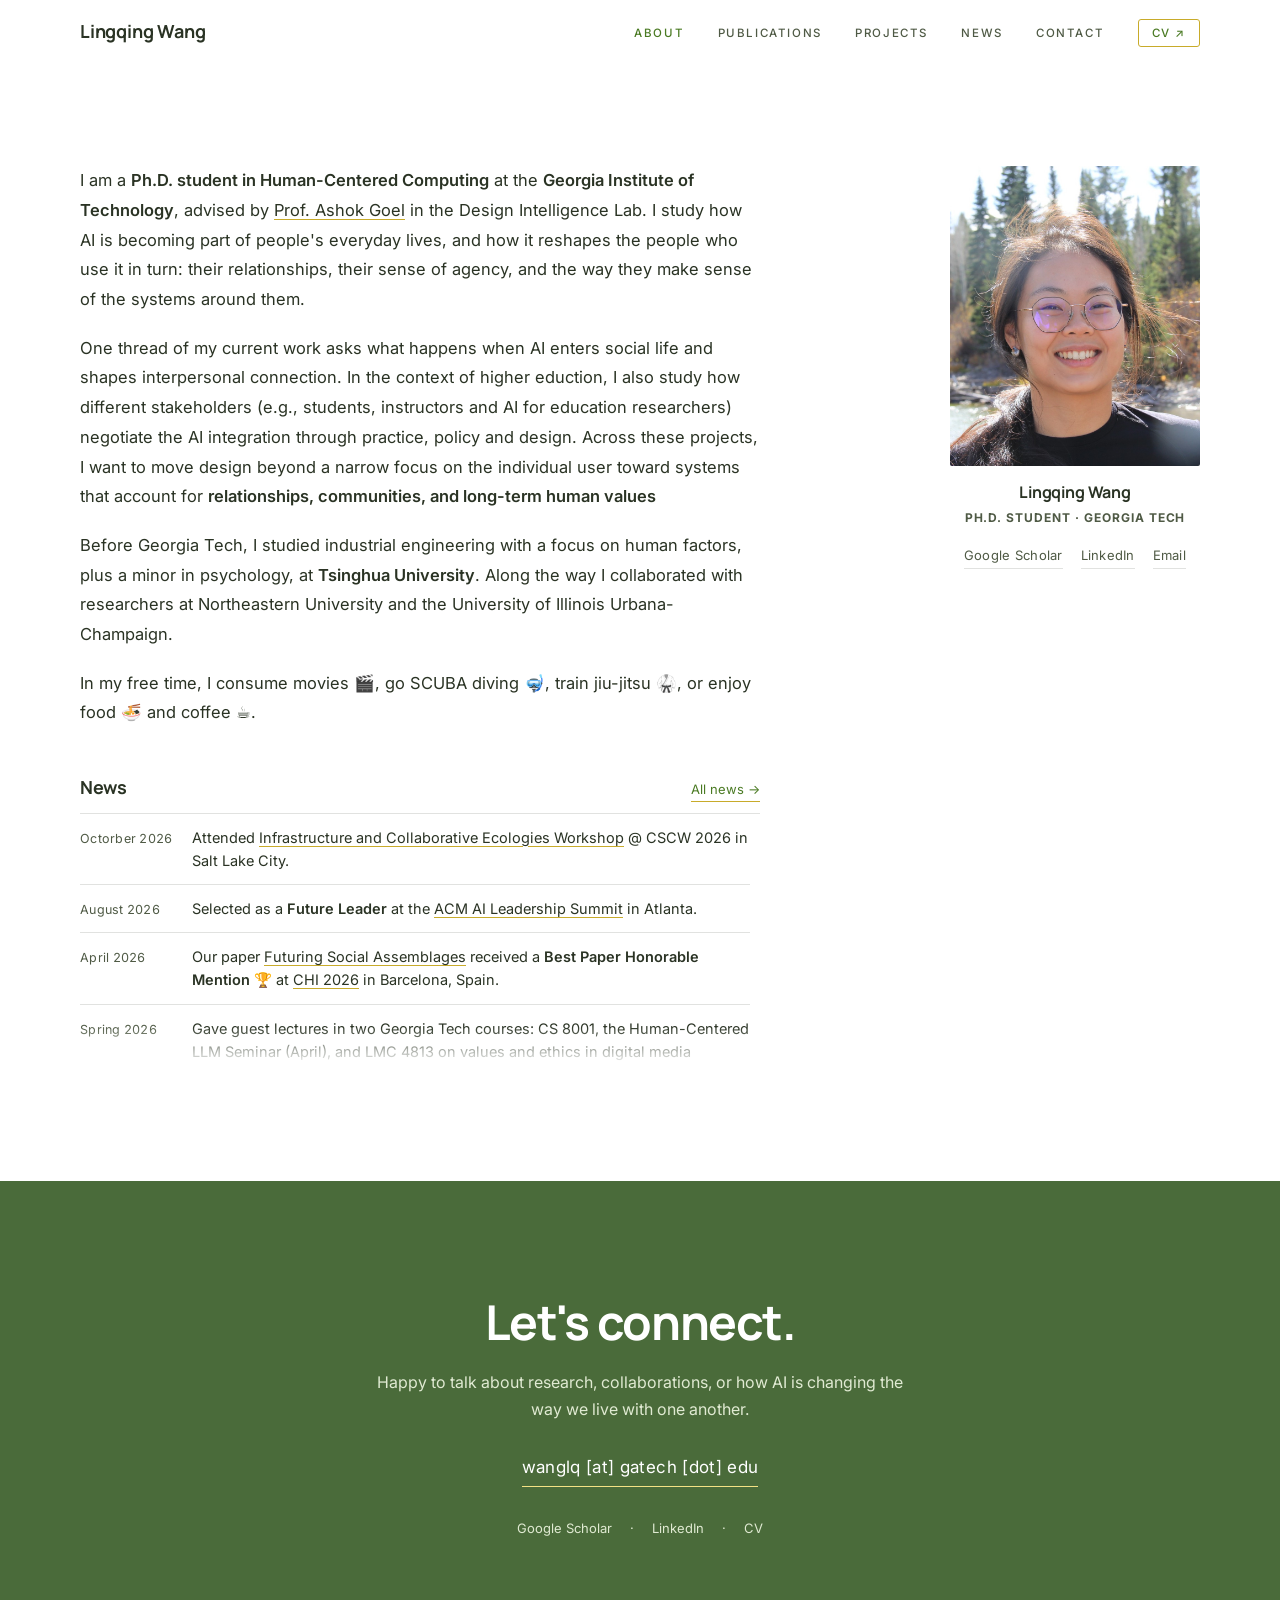
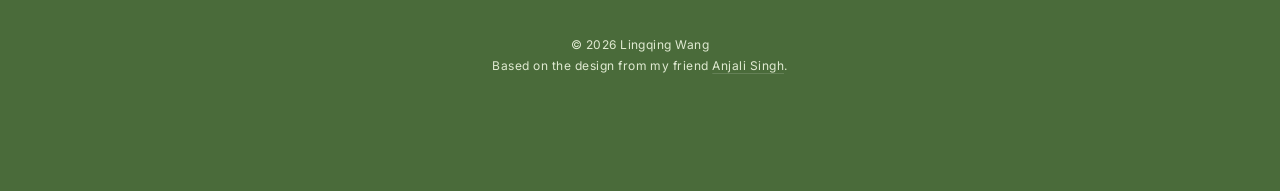
==== commit a0b55be0: "Updated Upper Bars" ====
--- a/index.html
+++ b/index.html
@@ -27,9 +27,9 @@
       </button>
       <ul class="nav-links" id="nav-links">
         <li><a href="#about">About</a></li>
+        <li><a href="publications.html">Publications</a></li>
+        <li><a href="research.html">Projects</a></li>
         <li><a href="news.html">News</a></li>
-        <li><a href="research.html">Research</a></li>
-        <li><a href="publications.html">Publications</a></li>
         <li><a href="#contact">Contact</a></li>
         <li><a href="CV.pdf" class="nav-cv" target="_blank" rel="noopener">CV ↗</a></li>
       </ul>
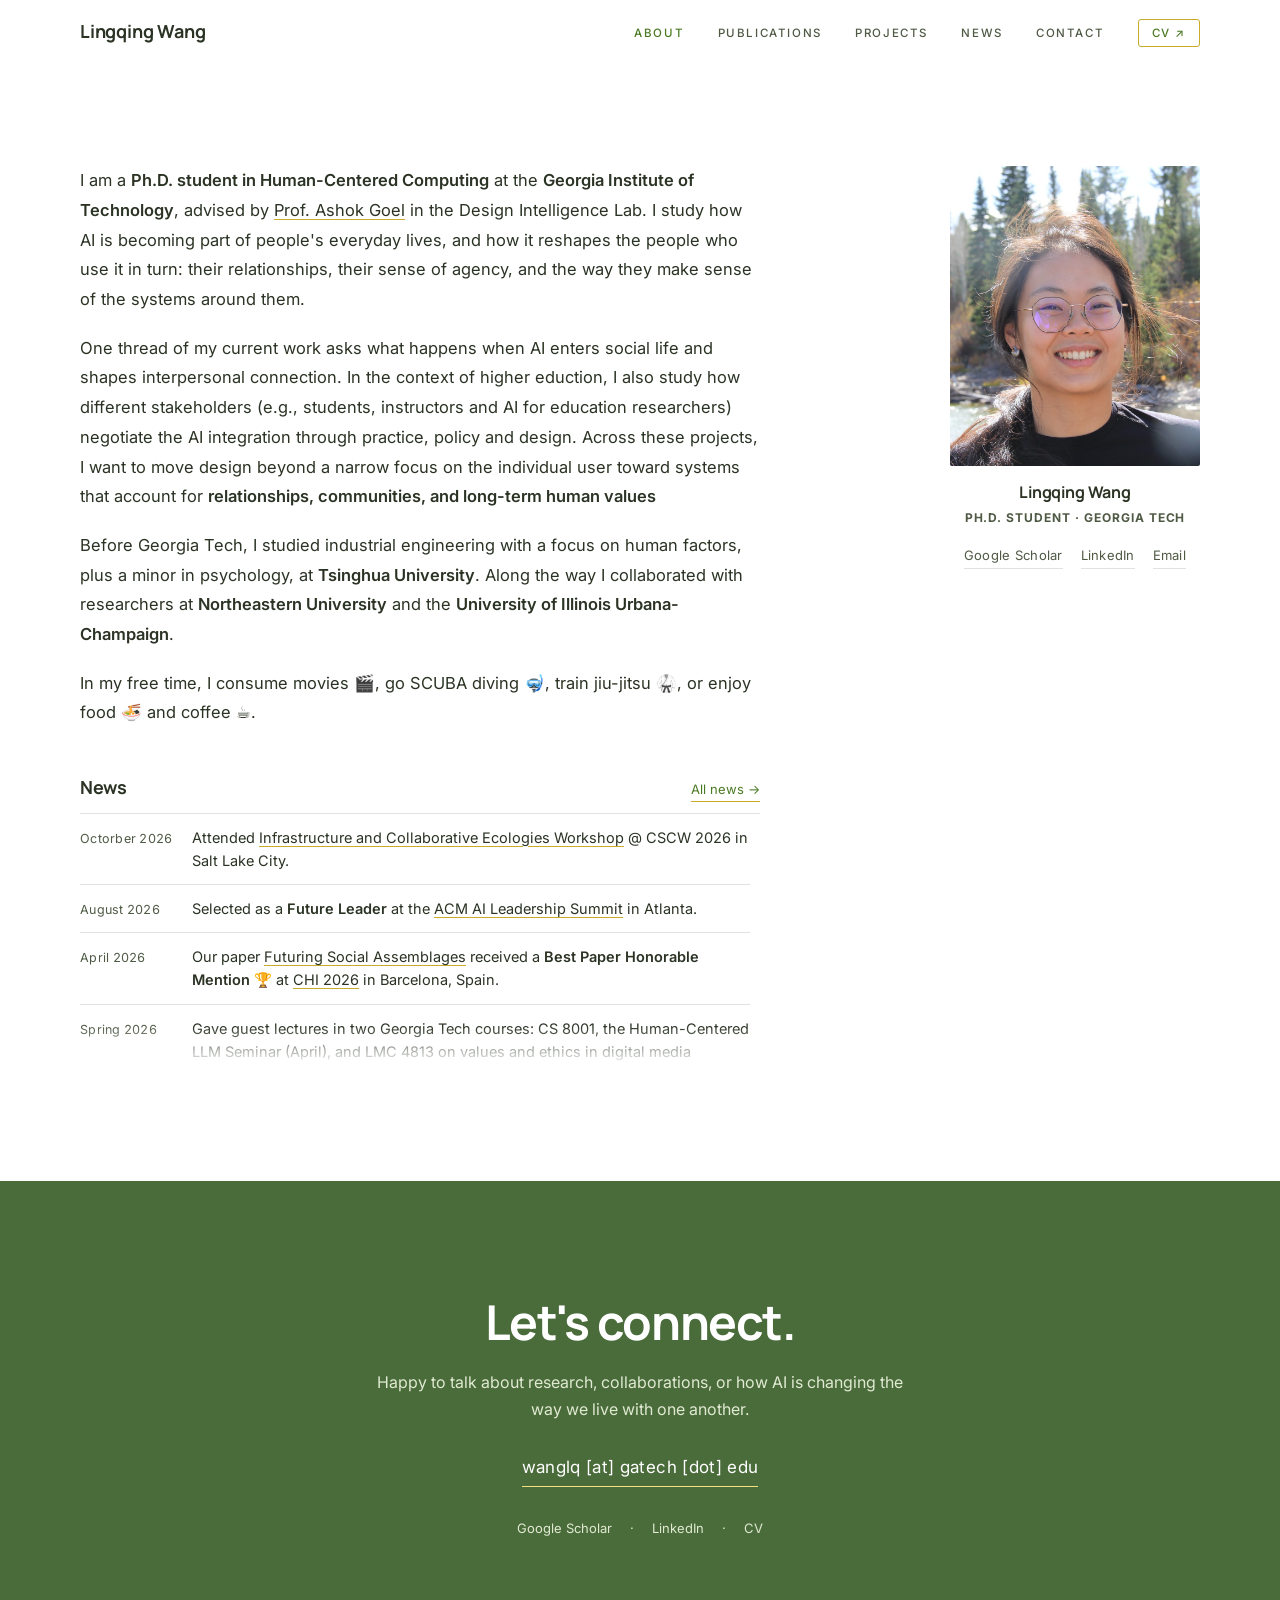
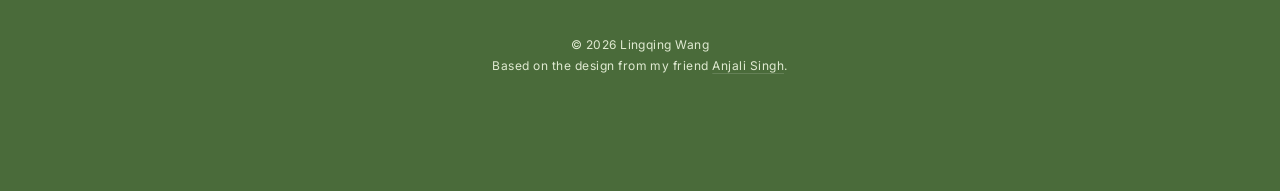
==== commit c4af298d: "Add website link to CV; bold collaborating universities on home page CV.pdf is re-exported from Resu" ====
--- a/index.html
+++ b/index.html
@@ -50,7 +50,7 @@
             <!-- Another thread looks at <strong>explainable AI from the end user's side</strong>: when everyday users want explanations at all, what worries them, and which qualities of an explanation actually help.  -->
             In the context of higher eduction, I also study how different stakeholders (e.g., students, instructors and AI for education researchers) negotiate the AI integration through practice, policy and design.
             Across these projects, I want to move design beyond a narrow focus on the individual user toward systems that account for <strong>relationships, communities, and long-term human values</strong> </p>
-            <p>Before Georgia Tech, I studied industrial engineering with a focus on human factors, plus a minor in psychology, at <strong>Tsinghua University</strong>. Along the way I collaborated with researchers at Northeastern University and the University of Illinois Urbana-Champaign. <!-- on safety risks in social VR, the values embedded in machine-learning research, and critical literacy about bias in machine learning --></p>
+            <p>Before Georgia Tech, I studied industrial engineering with a focus on human factors, plus a minor in psychology, at <strong>Tsinghua University</strong>. Along the way I collaborated with researchers at <strong>Northeastern University</strong> and the <strong>University of Illinois Urbana-Champaign</strong>. <!-- on safety risks in social VR, the values embedded in machine-learning research, and critical literacy about bias in machine learning --></p>
             <!-- &nbsp; keeps each emoji on the same line as its word; aria-hidden stops screen readers reading the emoji names aloud -->
             <p>In my free time, I consume movies&nbsp;<span aria-hidden="true">🎬</span>, go SCUBA diving&nbsp;<span aria-hidden="true">🤿</span>, train jiu-jitsu&nbsp;<span aria-hidden="true">🥋</span>, or enjoy food&nbsp;<span aria-hidden="true">🍜</span> and coffee&nbsp;<span aria-hidden="true">☕</span>. </p>
           <div class="about-news">
